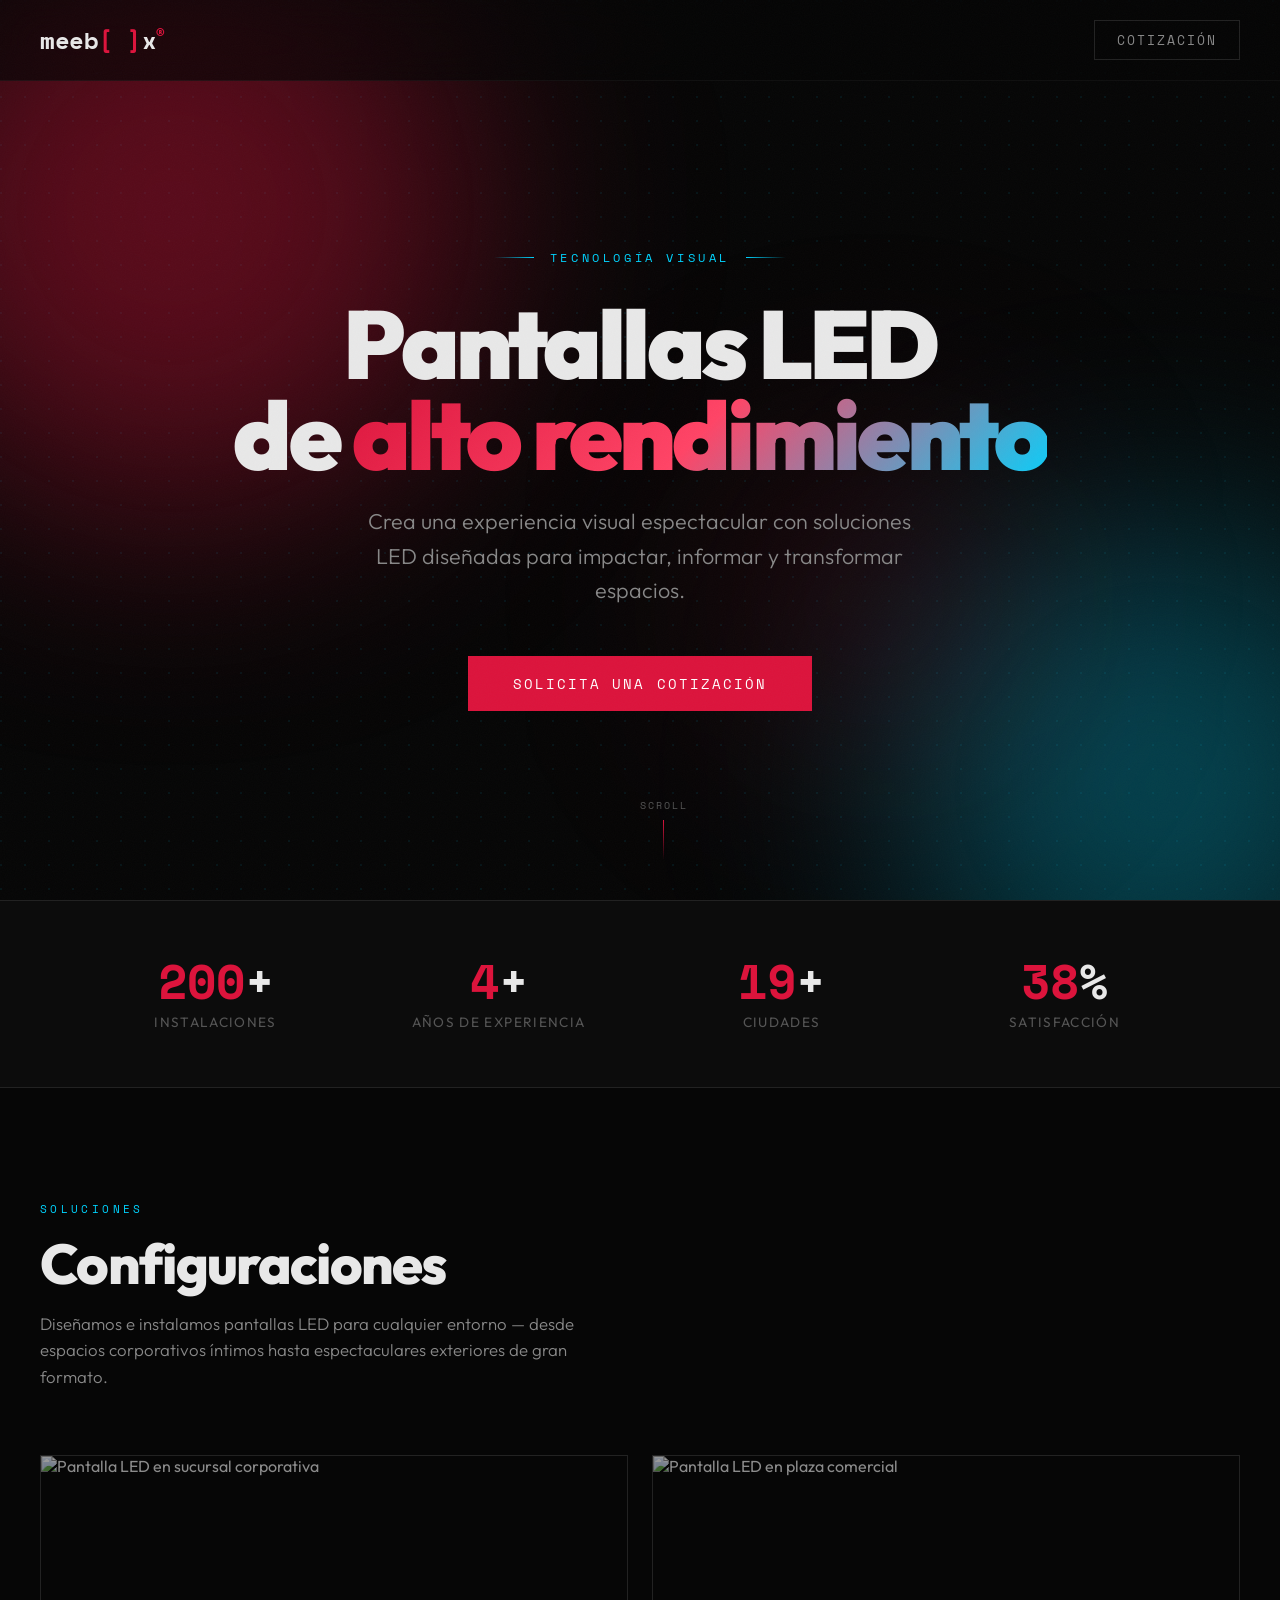
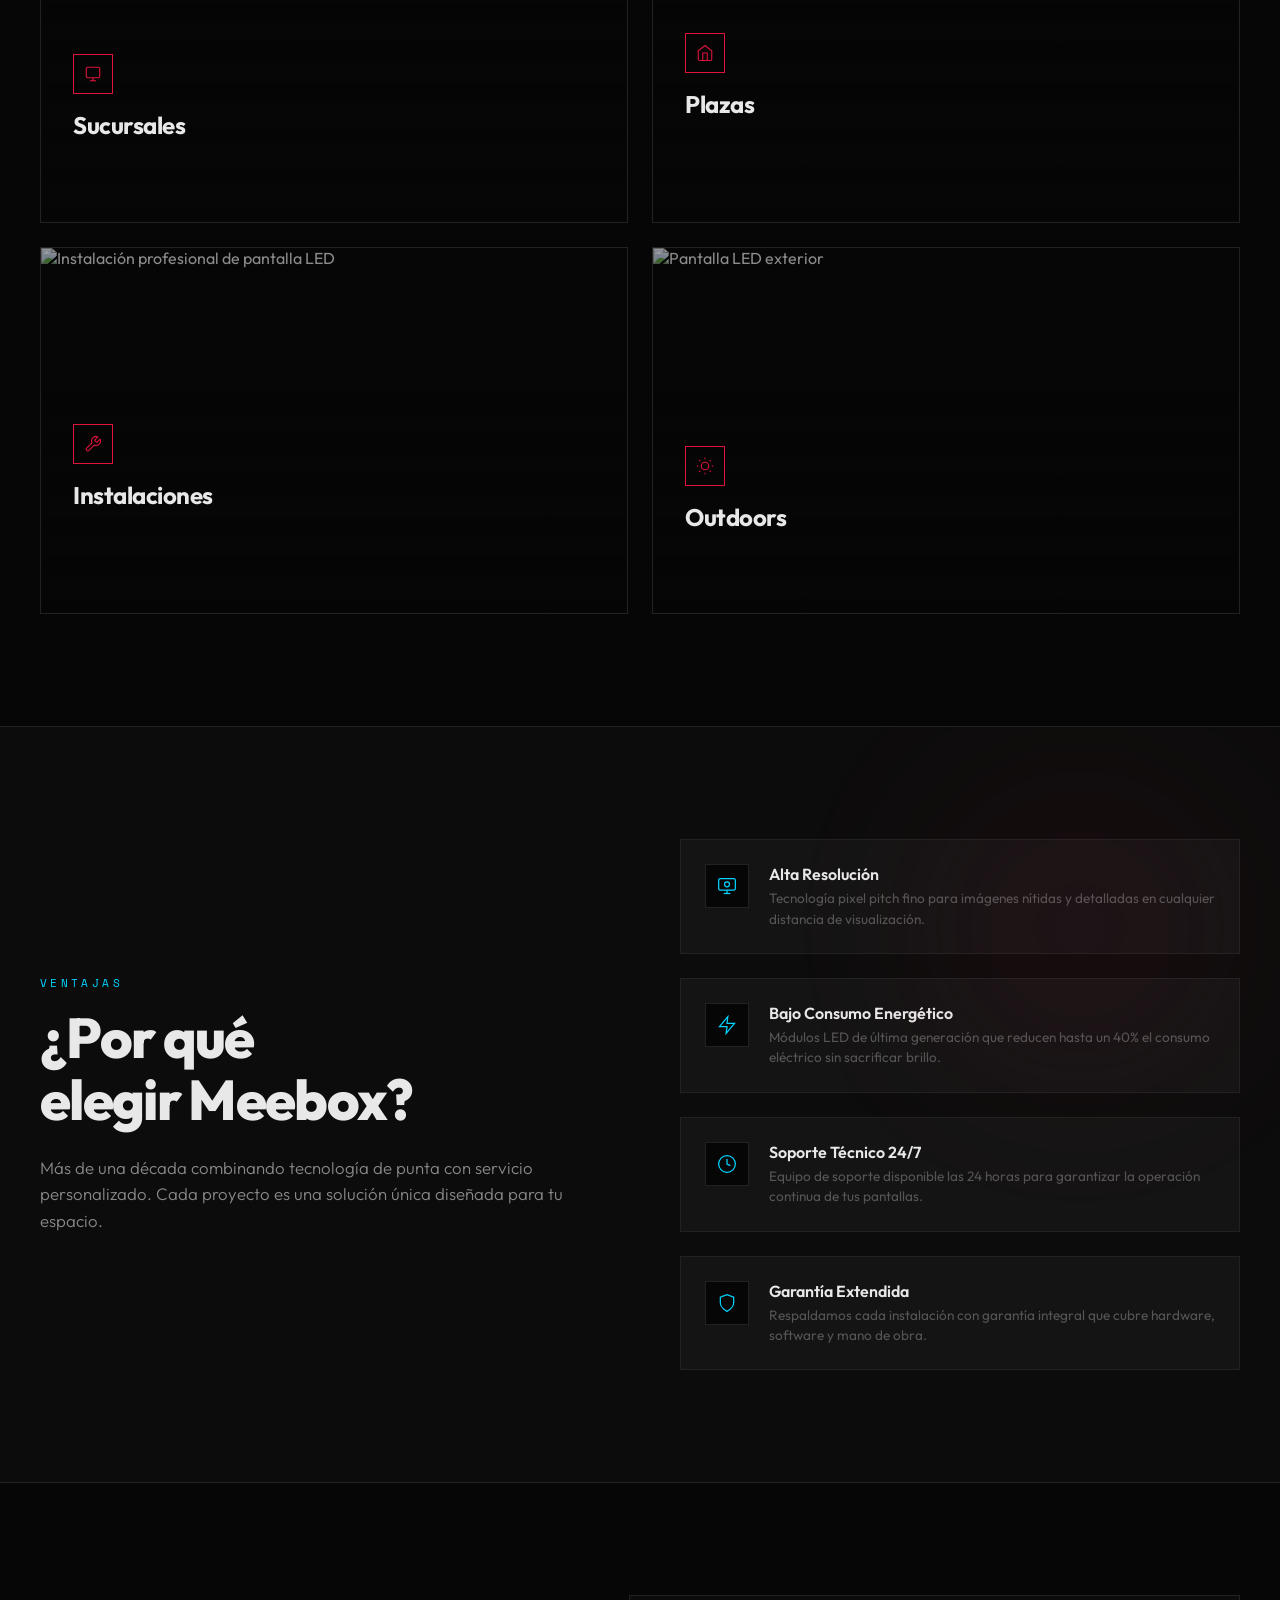
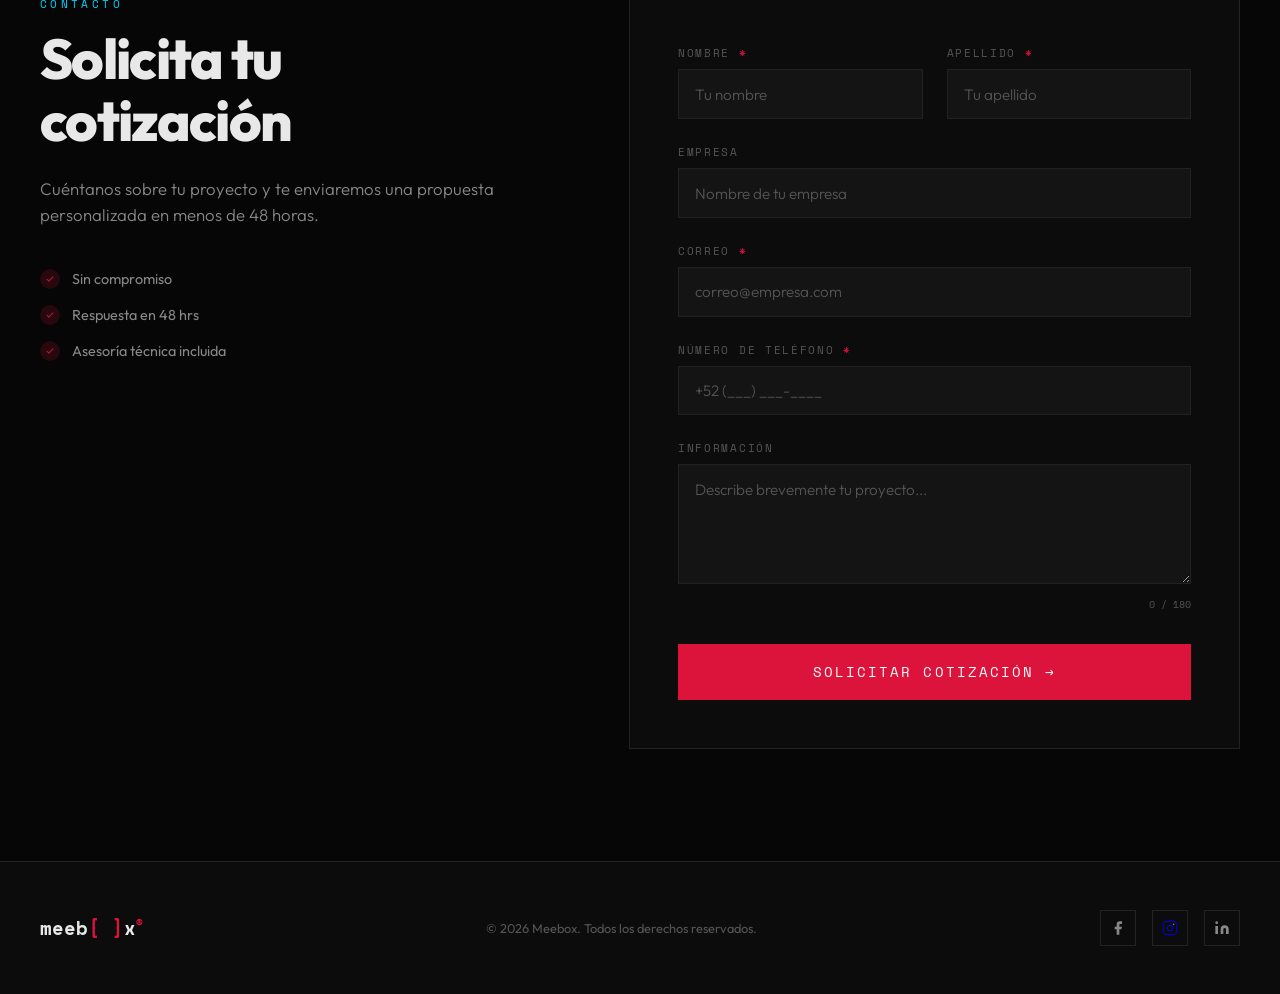
==== index.html @ 215dfbba "Initial commit: Meebox landing page Redesigned LED display landing page with separated HTML/CSS/JS, " ====
<!DOCTYPE html>
<html lang="es">
<head>
<meta charset="UTF-8">
<meta name="viewport" content="width=device-width, initial-scale=1.0">
<title>Meebox — Pantallas LED de Alto Rendimiento</title>
<meta name="description" content="Pantallas LED de alto rendimiento para sucursales, plazas, instalaciones y exteriores. Solicita tu cotización hoy.">
<link rel="preconnect" href="https://fonts.googleapis.com">
<link rel="preconnect" href="https://fonts.gstatic.com" crossorigin>
<link href="https://fonts.googleapis.com/css2?family=Outfit:wght@300;400;500;600;700;800;900&family=Space+Mono:wght@400;700&display=swap" rel="stylesheet">
<link rel="stylesheet" href="styles.css">
</head>
<body>

<!-- ——— NAV ——— -->
<nav id="nav">
  <a href="#" class="logo">meeb<span class="bracket">[</span> <span class="bracket">]</span>x<span class="reg">®</span></a>
  <a href="#cotizacion" class="nav-cta">Cotización</a>
</nav>

<!-- ——— HERO ——— -->
<section class="hero">
  <div class="hero-glow g1"></div>
  <div class="hero-glow g2"></div>
  <div class="hero-glow g3"></div>
  <div class="hero-content">
    <span class="hero-tag">Tecnología Visual</span>
    <h1>
      <span class="line">Pantallas LED</span>
      <span class="line">de <span class="highlight">alto rendimiento</span></span>
    </h1>
    <p class="hero-sub">Crea una experiencia visual espectacular con soluciones LED diseñadas para impactar, informar y transformar espacios.</p>
    <div class="hero-cta">
      <a href="#cotizacion" class="btn-primary">Solicita una cotización</a>
    </div>
  </div>
  <div class="scroll-hint">
    <span>Scroll</span>
    <div class="scroll-line"></div>
  </div>
</section>

<!-- ——— STATS ——— -->
<section class="stats">
  <div class="stats-grid">
    <div class="stat" data-animate>
      <div class="stat-number"><span class="accent" data-count="500">0</span>+</div>
      <div class="stat-label">Instalaciones</div>
    </div>
    <div class="stat" data-animate>
      <div class="stat-number"><span class="accent" data-count="12">0</span>+</div>
      <div class="stat-label">Años de experiencia</div>
    </div>
    <div class="stat" data-animate>
      <div class="stat-number"><span class="accent" data-count="50">0</span>+</div>
      <div class="stat-label">Ciudades</div>
    </div>
    <div class="stat" data-animate>
      <div class="stat-number"><span class="accent" data-count="98">0</span>%</div>
      <div class="stat-label">Satisfacción</div>
    </div>
  </div>
</section>

<!-- ——— CONFIGURACIONES ——— -->
<section class="config" id="configuraciones">
  <div class="config-header" data-animate>
    <span class="section-label">Soluciones</span>
    <h2 class="section-title">Configuraciones</h2>
    <p class="section-desc">Diseñamos e instalamos pantallas LED para cualquier entorno — desde espacios corporativos íntimos hasta espectaculares exteriores de gran formato.</p>
  </div>
  <div class="config-grid">

    <div class="config-card" data-animate>
      <img src="https://images.unsplash.com/photo-1497366216548-37526070297c?w=800&q=80" alt="Pantalla LED en sucursal corporativa" loading="lazy">
      <div class="config-card-content">
        <div class="config-card-icon">
          <svg viewBox="0 0 24 24"><rect x="3" y="3" width="18" height="14" rx="2"/><line x1="8" y1="21" x2="16" y2="21"/><line x1="12" y1="17" x2="12" y2="21"/></svg>
        </div>
        <h3>Sucursales</h3>
        <p>Pantallas de alta resolución para salas de juntas, lobbies y puntos de venta corporativos.</p>
      </div>
    </div>

    <div class="config-card" data-animate>
      <img src="https://images.unsplash.com/photo-1567521464027-f127ff144326?w=800&q=80" alt="Pantalla LED en plaza comercial" loading="lazy">
      <div class="config-card-content">
        <div class="config-card-icon">
          <svg viewBox="0 0 24 24"><path d="M3 9l9-7 9 7v11a2 2 0 0 1-2 2H5a2 2 0 0 1-2-2z"/><polyline points="9 22 9 12 15 12 15 22"/></svg>
        </div>
        <h3>Plazas</h3>
        <p>Video walls de gran formato para centros comerciales, aeropuertos y espacios de alto tráfico.</p>
      </div>
    </div>

    <div class="config-card" data-animate>
      <img src="https://images.unsplash.com/photo-1581092918056-0c4c3acd3789?w=800&q=80" alt="Instalación profesional de pantalla LED" loading="lazy">
      <div class="config-card-content">
        <div class="config-card-icon">
          <svg viewBox="0 0 24 24"><path d="M14.7 6.3a1 1 0 0 0 0 1.4l1.6 1.6a1 1 0 0 0 1.4 0l3.77-3.77a6 6 0 0 1-7.94 7.94l-6.91 6.91a2.12 2.12 0 0 1-3-3l6.91-6.91a6 6 0 0 1 7.94-7.94l-3.76 3.76z"/></svg>
        </div>
        <h3>Instalaciones</h3>
        <p>Servicio completo de instalación, cableado estructurado y puesta en marcha por técnicos certificados.</p>
      </div>
    </div>

    <div class="config-card" data-animate>
      <img src="https://www.optokingdom.com/upload/ledscreen/Outdoor-Rental-Project/HSTVO6B/HSTVO6B-10.jpg" alt="Pantalla LED exterior" loading="lazy">
      <div class="config-card-content">
        <div class="config-card-icon">
          <svg viewBox="0 0 24 24"><circle cx="12" cy="12" r="5"/><line x1="12" y1="1" x2="12" y2="3"/><line x1="12" y1="21" x2="12" y2="23"/><line x1="4.22" y1="4.22" x2="5.64" y2="5.64"/><line x1="18.36" y1="18.36" x2="19.78" y2="19.78"/><line x1="1" y1="12" x2="3" y2="12"/><line x1="21" y1="12" x2="23" y2="12"/><line x1="4.22" y1="19.78" x2="5.64" y2="18.36"/><line x1="18.36" y1="5.64" x2="19.78" y2="4.22"/></svg>
        </div>
        <h3>Outdoors</h3>
        <p>Pantallas LED resistentes a la intemperie con brillo extremo para máxima visibilidad exterior.</p>
      </div>
    </div>

  </div>
</section>

<!-- ——— BENEFITS ——— -->
<section class="benefits" id="beneficios">
  <div class="benefits-inner">
    <div class="benefits-header" data-animate>
      <span class="section-label">Ventajas</span>
      <h2 class="section-title">¿Por qué<br>elegir Meebox?</h2>
      <p class="section-desc">Más de una década combinando tecnología de punta con servicio personalizado. Cada proyecto es una solución única diseñada para tu espacio.</p>
    </div>
    <div class="benefits-list">

      <div class="benefit-item" data-animate>
        <div class="benefit-icon">
          <svg viewBox="0 0 24 24"><rect x="2" y="3" width="20" height="14" rx="2"/><line x1="8" y1="21" x2="16" y2="21"/><line x1="12" y1="17" x2="12" y2="21"/><circle cx="12" cy="10" r="3"/></svg>
        </div>
        <div>
          <h4>Alta Resolución</h4>
          <p>Tecnología pixel pitch fino para imágenes nítidas y detalladas en cualquier distancia de visualización.</p>
        </div>
      </div>

      <div class="benefit-item" data-animate>
        <div class="benefit-icon">
          <svg viewBox="0 0 24 24"><path d="M13 2L3 14h9l-1 8 10-12h-9l1-8z"/></svg>
        </div>
        <div>
          <h4>Bajo Consumo Energético</h4>
          <p>Módulos LED de última generación que reducen hasta un 40% el consumo eléctrico sin sacrificar brillo.</p>
        </div>
      </div>

      <div class="benefit-item" data-animate>
        <div class="benefit-icon">
          <svg viewBox="0 0 24 24"><circle cx="12" cy="12" r="10"/><polyline points="12 6 12 12 16 14"/></svg>
        </div>
        <div>
          <h4>Soporte Técnico 24/7</h4>
          <p>Equipo de soporte disponible las 24 horas para garantizar la operación continua de tus pantallas.</p>
        </div>
      </div>

      <div class="benefit-item" data-animate>
        <div class="benefit-icon">
          <svg viewBox="0 0 24 24"><path d="M12 22s8-4 8-10V5l-8-3-8 3v7c0 6 8 10 8 10z"/></svg>
        </div>
        <div>
          <h4>Garantía Extendida</h4>
          <p>Respaldamos cada instalación con garantía integral que cubre hardware, software y mano de obra.</p>
        </div>
      </div>

    </div>
  </div>
</section>

<!-- ——— QUOTE FORM ——— -->
<section class="quote" id="cotizacion">
  <div class="quote-inner">
    <div class="quote-header" data-animate>
      <span class="section-label">Contacto</span>
      <h2 class="section-title">Solicita tu<br>cotización</h2>
      <p class="section-desc">Cuéntanos sobre tu proyecto y te enviaremos una propuesta personalizada en menos de 48 horas.</p>
      <div class="quote-features">
        <div class="quote-feature">
          <div class="check"><svg viewBox="0 0 24 24"><polyline points="20 6 9 17 4 12"/></svg></div>
          <span>Sin compromiso</span>
        </div>
        <div class="quote-feature">
          <div class="check"><svg viewBox="0 0 24 24"><polyline points="20 6 9 17 4 12"/></svg></div>
          <span>Respuesta en 48 hrs</span>
        </div>
        <div class="quote-feature">
          <div class="check"><svg viewBox="0 0 24 24"><polyline points="20 6 9 17 4 12"/></svg></div>
          <span>Asesoría técnica incluida</span>
        </div>
      </div>
    </div>

    <form class="quote-form" data-animate action="https://formsubmit.co/ckochone@gmail.com" method="POST">
      <!-- FormSubmit config -->
      <input type="hidden" name="_subject" value="Nueva cotización - Meebox">
      <input type="hidden" name="_captcha" value="false">
      <input type="hidden" name="_template" value="table">
      <input type="hidden" name="_next" value="https://ddkktt.github.io/meebox-page/thanks.html">
      <input type="text" name="_honey" style="display:none">

      <div class="form-row">
        <div class="form-group">
          <label>Nombre <span class="req">*</span></label>
          <input type="text" name="nombre" placeholder="Tu nombre" required>
        </div>
        <div class="form-group">
          <label>Apellido <span class="req">*</span></label>
          <input type="text" name="apellido" placeholder="Tu apellido" required>
        </div>
      </div>
      <div class="form-row">
        <div class="form-group full">
          <label>Empresa</label>
          <input type="text" name="empresa" placeholder="Nombre de tu empresa">
        </div>
      </div>
      <div class="form-row">
        <div class="form-group full">
          <label>Correo <span class="req">*</span></label>
          <input type="email" name="correo" placeholder="correo@empresa.com" required>
        </div>
      </div>
      <div class="form-row">
        <div class="form-group full">
          <label>Número de teléfono <span class="req">*</span></label>
          <input type="tel" name="telefono" placeholder="+52 (___) ___-____" required>
        </div>
      </div>
      <div class="form-row">
        <div class="form-group full">
          <label>Información</label>
          <textarea id="info-textarea" name="informacion" maxlength="180" placeholder="Describe brevemente tu proyecto..."></textarea>
          <div class="char-count"><span id="char-current">0</span> / 180</div>
        </div>
      </div>
      <button type="submit" class="btn-submit">Solicitar Cotización →</button>
    </form>
  </div>
</section>

<!-- ——— FOOTER ——— -->
<footer>
  <div class="footer-inner">
    <a href="#" class="footer-logo">meeb<span class="bracket">[</span> <span class="bracket">]</span>x<span class="reg">®</span></a>
    <span class="footer-copy">© 2026 Meebox. Todos los derechos reservados.</span>
    <div class="footer-social">
      <a href="#" aria-label="Facebook">
        <svg viewBox="0 0 24 24"><path d="M18 2h-3a5 5 0 0 0-5 5v3H7v4h3v8h4v-8h3l1-4h-4V7a1 1 0 0 1 1-1h3z"/></svg>
      </a>
      <a href="#" aria-label="Instagram">
        <svg viewBox="0 0 24 24"><rect x="2" y="2" width="20" height="20" rx="5" ry="5" fill="none" stroke="currentColor" stroke-width="1.5"/><circle cx="12" cy="12" r="4" fill="none" stroke="currentColor" stroke-width="1.5"/><circle cx="17.5" cy="6.5" r="1.2"/></svg>
      </a>
      <a href="#" aria-label="LinkedIn">
        <svg viewBox="0 0 24 24"><path d="M16 8a6 6 0 0 1 6 6v7h-4v-7a2 2 0 0 0-2-2 2 2 0 0 0-2 2v7h-4v-7a6 6 0 0 1 6-6z"/><rect x="2" y="9" width="4" height="12"/><circle cx="4" cy="4" r="2"/></svg>
      </a>
    </div>
  </div>
</footer>

<script src="main.js"></script>
</body>
</html>
---- styles.css ----
*, *::before, *::after { margin: 0; padding: 0; box-sizing: border-box; }

:root {
  --black: #060606;
  --surface: #0c0c0c;
  --surface-2: #141414;
  --surface-3: #1a1a1a;
  --border: #222;
  --text: #e8e8e8;
  --text-dim: #888;
  --text-muted: #555;
  --crimson: #DC143C;
  --crimson-glow: rgba(220, 20, 60, 0.4);
  --cyan: #00D4FF;
  --cyan-dim: #00a5c7;
  --cyan-glow: rgba(0, 212, 255, 0.3);
  --font-display: 'Outfit', sans-serif;
  --font-mono: 'Space Mono', monospace;
}

html {
  scroll-behavior: smooth;
  background: var(--black);
  color: var(--text);
}

body {
  font-family: var(--font-display);
  background: var(--black);
  overflow-x: hidden;
  -webkit-font-smoothing: antialiased;
}

/* ——— SCROLLBAR ——— */
::-webkit-scrollbar { width: 6px; }
::-webkit-scrollbar-track { background: var(--black); }
::-webkit-scrollbar-thumb { background: var(--crimson); border-radius: 3px; }

/* ——— SELECTION ——— */
::selection { background: var(--crimson); color: white; }

/* ——— NAV ——— */
nav {
  position: fixed;
  top: 0;
  left: 0;
  right: 0;
  z-index: 100;
  padding: 1.25rem 2.5rem;
  display: flex;
  align-items: center;
  justify-content: space-between;
  background: rgba(6, 6, 6, 0.7);
  backdrop-filter: blur(20px) saturate(1.2);
  -webkit-backdrop-filter: blur(20px) saturate(1.2);
  border-bottom: 1px solid rgba(255,255,255,0.04);
  transition: all 0.4s ease;
}

nav.scrolled {
  padding: 0.9rem 2.5rem;
  background: rgba(6, 6, 6, 0.92);
}

.logo {
  font-family: var(--font-mono);
  font-size: 1.5rem;
  font-weight: 700;
  letter-spacing: -0.02em;
  color: var(--text);
  text-decoration: none;
  user-select: none;
}

.logo .bracket { color: var(--crimson); }
.logo .reg { color: var(--crimson); font-size: 0.6em; vertical-align: super; }

.nav-cta {
  font-family: var(--font-mono);
  font-size: 0.8rem;
  text-transform: uppercase;
  letter-spacing: 0.15em;
  color: var(--text-dim);
  text-decoration: none;
  padding: 0.6rem 1.4rem;
  border: 1px solid var(--border);
  border-radius: 0;
  transition: all 0.3s ease;
  position: relative;
}

.nav-cta:hover {
  color: var(--crimson);
  border-color: var(--crimson);
  box-shadow: 0 0 20px var(--crimson-glow);
}

/* ——— HERO ——— */
.hero {
  min-height: 100vh;
  display: flex;
  flex-direction: column;
  align-items: center;
  justify-content: center;
  position: relative;
  padding: 8rem 2rem 4rem;
  overflow: hidden;
}

/* LED pixel grid background */
.hero::before {
  content: '';
  position: absolute;
  inset: 0;
  background-image:
    radial-gradient(circle at 1px 1px, rgba(0, 212, 255, 0.07) 1px, transparent 0);
  background-size: 24px 24px;
  z-index: 0;
  animation: gridPulse 4s ease-in-out infinite alternate;
}

@keyframes gridPulse {
  0% { opacity: 0.3; }
  100% { opacity: 0.7; }
}

/* Dramatic glow orbs */
.hero-glow {
  position: absolute;
  border-radius: 50%;
  filter: blur(120px);
  z-index: 0;
  pointer-events: none;
}

.hero-glow.g1 {
  width: 600px;
  height: 600px;
  background: var(--crimson-glow);
  top: -10%;
  left: -10%;
  animation: float1 8s ease-in-out infinite alternate;
}

.hero-glow.g2 {
  width: 500px;
  height: 500px;
  background: var(--cyan-glow);
  bottom: -15%;
  right: -10%;
  animation: float2 10s ease-in-out infinite alternate;
}

.hero-glow.g3 {
  width: 300px;
  height: 300px;
  background: rgba(220, 20, 60, 0.15);
  top: 50%;
  right: 20%;
  animation: float3 6s ease-in-out infinite alternate;
}

@keyframes float1 { to { transform: translate(80px, 60px) scale(1.1); } }
@keyframes float2 { to { transform: translate(-60px, -40px) scale(0.9); } }
@keyframes float3 { to { transform: translate(-40px, 30px) scale(1.2); } }

.hero-content {
  position: relative;
  z-index: 1;
  text-align: center;
  max-width: 900px;
}

.hero-tag {
  font-family: var(--font-mono);
  font-size: 0.75rem;
  text-transform: uppercase;
  letter-spacing: 0.3em;
  color: var(--cyan);
  margin-bottom: 2rem;
  display: flex;
  align-items: center;
  justify-content: center;
  gap: 1rem;
  opacity: 0;
  animation: fadeUp 0.8s ease forwards 0.2s;
}

.hero-tag::before,
.hero-tag::after {
  content: '';
  width: 40px;
  height: 1px;
  background: linear-gradient(90deg, transparent, var(--cyan));
}

.hero-tag::after {
  background: linear-gradient(90deg, var(--cyan), transparent);
}

.hero h1 {
  font-size: clamp(3rem, 7.5vw, 6.5rem);
  font-weight: 900;
  line-height: 0.95;
  letter-spacing: -0.04em;
  margin-bottom: 1.5rem;
  opacity: 0;
  animation: fadeUp 0.8s ease forwards 0.4s;
}

.hero h1 .line {
  display: block;
}

.hero h1 .highlight {
  background: linear-gradient(135deg, var(--crimson), #ff4466, var(--cyan));
  -webkit-background-clip: text;
  -webkit-text-fill-color: transparent;
  background-clip: text;
}

.hero-sub {
  font-size: clamp(1.05rem, 2vw, 1.35rem);
  font-weight: 300;
  color: var(--text-dim);
  max-width: 550px;
  margin: 0 auto 3rem;
  line-height: 1.6;
  opacity: 0;
  animation: fadeUp 0.8s ease forwards 0.6s;
}

.hero-cta {
  opacity: 0;
  animation: fadeUp 0.8s ease forwards 0.8s;
}

.btn-primary {
  font-family: var(--font-mono);
  font-size: 0.85rem;
  text-transform: uppercase;
  letter-spacing: 0.15em;
  padding: 1.1rem 2.8rem;
  background: var(--crimson);
  color: white;
  border: none;
  cursor: pointer;
  text-decoration: none;
  display: inline-block;
  position: relative;
  overflow: hidden;
  transition: all 0.4s ease;
}

.btn-primary::before {
  content: '';
  position: absolute;
  inset: 0;
  background: linear-gradient(135deg, transparent, rgba(255,255,255,0.15), transparent);
  transform: translateX(-100%);
  transition: transform 0.6s ease;
}

.btn-primary:hover::before { transform: translateX(100%); }

.btn-primary:hover {
  box-shadow: 0 0 40px var(--crimson-glow), 0 8px 32px rgba(0,0,0,0.5);
  transform: translateY(-2px);
}

/* Scroll indicator */
.scroll-hint {
  position: absolute;
  bottom: 2.5rem;
  left: 50%;
  transform: translateX(-50%);
  z-index: 1;
  display: flex;
  flex-direction: column;
  align-items: center;
  gap: 0.5rem;
  opacity: 0;
  animation: fadeUp 0.8s ease forwards 1.2s;
}

.scroll-hint span {
  font-family: var(--font-mono);
  font-size: 0.6rem;
  text-transform: uppercase;
  letter-spacing: 0.2em;
  color: var(--text-muted);
}

.scroll-line {
  width: 1px;
  height: 40px;
  background: linear-gradient(to bottom, var(--crimson), transparent);
  animation: scrollPulse 2s ease-in-out infinite;
}

@keyframes scrollPulse {
  0%, 100% { opacity: 0.3; transform: scaleY(0.6); }
  50% { opacity: 1; transform: scaleY(1); }
}

@keyframes fadeUp {
  from { opacity: 0; transform: translateY(30px); }
  to { opacity: 1; transform: translateY(0); }
}

/* ——— STATS BAR ——— */
.stats {
  border-top: 1px solid var(--border);
  border-bottom: 1px solid var(--border);
  padding: 3.5rem 2rem;
  background: var(--surface);
}

.stats-grid {
  max-width: 1100px;
  margin: 0 auto;
  display: grid;
  grid-template-columns: repeat(4, 1fr);
  gap: 2rem;
}

.stat {
  text-align: center;
  opacity: 0;
  transform: translateY(20px);
  transition: all 0.6s ease;
}

.stat.visible { opacity: 1; transform: none; }

.stat-number {
  font-family: var(--font-mono);
  font-size: clamp(2rem, 4vw, 3rem);
  font-weight: 700;
  color: var(--text);
  line-height: 1;
  margin-bottom: 0.5rem;
}

.stat-number .accent { color: var(--crimson); }

.stat-label {
  font-size: 0.85rem;
  font-weight: 400;
  color: var(--text-muted);
  text-transform: uppercase;
  letter-spacing: 0.1em;
}

/* ——— SECTIONS SHARED ——— */
section { padding: 7rem 2rem; }

.section-label {
  font-family: var(--font-mono);
  font-size: 0.7rem;
  text-transform: uppercase;
  letter-spacing: 0.3em;
  color: var(--cyan);
  margin-bottom: 1rem;
  display: block;
}

.section-title {
  font-size: clamp(2rem, 4.5vw, 3.5rem);
  font-weight: 800;
  letter-spacing: -0.03em;
  line-height: 1.1;
  margin-bottom: 1rem;
}

.section-desc {
  font-size: 1.05rem;
  color: var(--text-dim);
  font-weight: 300;
  max-width: 550px;
  line-height: 1.6;
}

/* ——— CONFIGURACIONES ——— */
.config {
  background: var(--black);
  position: relative;
}

.config-header {
  max-width: 1200px;
  margin: 0 auto 4rem;
  opacity: 0;
  transform: translateY(30px);
  transition: all 0.7s ease;
}

.config-header.visible { opacity: 1; transform: none; }

.config-grid {
  max-width: 1200px;
  margin: 0 auto;
  display: grid;
  grid-template-columns: repeat(2, 1fr);
  gap: 1.5rem;
}

.config-card {
  position: relative;
  overflow: hidden;
  aspect-ratio: 16 / 10;
  cursor: pointer;
  border: 1px solid var(--border);
  opacity: 0;
  transform: translateY(40px);
  transition: all 0.6s ease;
}

.config-card.visible { opacity: 1; transform: none; }

.config-card img {
  width: 100%;
  height: 100%;
  object-fit: cover;
  transition: transform 0.7s ease, filter 0.7s ease;
  filter: brightness(0.6) saturate(0.8);
}

.config-card:hover img {
  transform: scale(1.08);
  filter: brightness(0.4) saturate(0.6);
}

.config-card-content {
  position: absolute;
  inset: 0;
  display: flex;
  flex-direction: column;
  justify-content: flex-end;
  padding: 2rem;
  background: linear-gradient(to top, rgba(6,6,6,0.9) 0%, transparent 60%);
  z-index: 1;
}

.config-card-icon {
  width: 40px;
  height: 40px;
  border: 1px solid var(--crimson);
  display: flex;
  align-items: center;
  justify-content: center;
  margin-bottom: 1rem;
  transition: all 0.4s ease;
}

.config-card:hover .config-card-icon {
  background: var(--crimson);
  box-shadow: 0 0 20px var(--crimson-glow);
}

.config-card-icon svg {
  width: 18px;
  height: 18px;
  stroke: var(--crimson);
  fill: none;
  stroke-width: 1.5;
  transition: stroke 0.4s ease;
}

.config-card:hover .config-card-icon svg { stroke: white; }

.config-card h3 {
  font-size: 1.5rem;
  font-weight: 700;
  letter-spacing: -0.02em;
  margin-bottom: 0.4rem;
}

.config-card p {
  font-size: 0.9rem;
  color: var(--text-dim);
  font-weight: 300;
  line-height: 1.5;
  max-width: 300px;
  opacity: 0;
  transform: translateY(10px);
  transition: all 0.4s ease 0.1s;
}

.config-card:hover p {
  opacity: 1;
  transform: none;
}

/* ——— BENEFITS ——— */
.benefits {
  background: var(--surface);
  border-top: 1px solid var(--border);
  border-bottom: 1px solid var(--border);
  position: relative;
  overflow: hidden;
}

.benefits::before {
  content: '';
  position: absolute;
  top: 0;
  right: 0;
  width: 400px;
  height: 400px;
  background: radial-gradient(circle, var(--crimson-glow), transparent 70%);
  filter: blur(100px);
  opacity: 0.3;
  pointer-events: none;
}

.benefits-inner {
  max-width: 1200px;
  margin: 0 auto;
  display: grid;
  grid-template-columns: 1fr 1fr;
  gap: 5rem;
  align-items: center;
}

.benefits-header {
  opacity: 0;
  transform: translateY(30px);
  transition: all 0.7s ease;
}

.benefits-header.visible { opacity: 1; transform: none; }

.benefits-header .section-title { margin-bottom: 1.5rem; }

.benefits-list {
  display: grid;
  gap: 1.5rem;
}

.benefit-item {
  display: flex;
  align-items: flex-start;
  gap: 1.25rem;
  padding: 1.5rem;
  border: 1px solid var(--border);
  background: var(--surface-2);
  transition: all 0.4s ease;
  opacity: 0;
  transform: translateX(30px);
}

.benefit-item.visible { opacity: 1; transform: none; }

.benefit-item:hover {
  border-color: var(--crimson);
  background: var(--surface-3);
  box-shadow: 0 0 30px rgba(220, 20, 60, 0.08);
}

.benefit-icon {
  flex-shrink: 0;
  width: 44px;
  height: 44px;
  display: flex;
  align-items: center;
  justify-content: center;
  background: var(--black);
  border: 1px solid var(--border);
}

.benefit-icon svg {
  width: 20px;
  height: 20px;
  stroke: var(--cyan);
  fill: none;
  stroke-width: 1.5;
}

.benefit-item h4 {
  font-size: 1rem;
  font-weight: 600;
  margin-bottom: 0.25rem;
}

.benefit-item p {
  font-size: 0.85rem;
  color: var(--text-muted);
  line-height: 1.5;
}

/* ——— QUOTE FORM ——— */
.quote {
  background: var(--black);
  position: relative;
}

.quote-inner {
  max-width: 1200px;
  margin: 0 auto;
  display: grid;
  grid-template-columns: 1fr 1.2fr;
  gap: 5rem;
  align-items: start;
}

.quote-header {
  position: sticky;
  top: 8rem;
  opacity: 0;
  transform: translateY(30px);
  transition: all 0.7s ease;
}

.quote-header.visible { opacity: 1; transform: none; }

.quote-header .section-title { margin-bottom: 1.5rem; }

.quote-header .section-desc { margin-bottom: 2.5rem; }

.quote-features {
  display: flex;
  flex-direction: column;
  gap: 1rem;
}

.quote-feature {
  display: flex;
  align-items: center;
  gap: 0.75rem;
  font-size: 0.9rem;
  color: var(--text-dim);
}

.quote-feature .check {
  width: 20px;
  height: 20px;
  border-radius: 50%;
  background: rgba(220, 20, 60, 0.15);
  display: flex;
  align-items: center;
  justify-content: center;
  flex-shrink: 0;
}

.quote-feature .check svg {
  width: 10px;
  height: 10px;
  stroke: var(--crimson);
  fill: none;
  stroke-width: 2.5;
}

.quote-form {
  background: var(--surface);
  border: 1px solid var(--border);
  padding: 3rem;
  opacity: 0;
  transform: translateY(30px);
  transition: all 0.7s ease 0.2s;
}

.quote-form.visible { opacity: 1; transform: none; }

.form-row {
  display: grid;
  grid-template-columns: 1fr 1fr;
  gap: 1.5rem;
  margin-bottom: 1.5rem;
}

.form-group {
  display: flex;
  flex-direction: column;
  gap: 0.5rem;
}

.form-group.full { grid-column: 1 / -1; }

.form-group label {
  font-family: var(--font-mono);
  font-size: 0.7rem;
  text-transform: uppercase;
  letter-spacing: 0.15em;
  color: var(--text-muted);
}

.form-group label .req { color: var(--crimson); }

.form-group input,
.form-group textarea {
  font-family: var(--font-display);
  font-size: 0.95rem;
  padding: 0.9rem 1rem;
  background: var(--surface-2);
  border: 1px solid var(--border);
  color: var(--text);
  outline: none;
  transition: all 0.3s ease;
  width: 100%;
}

.form-group input::placeholder,
.form-group textarea::placeholder {
  color: var(--text-muted);
  font-weight: 300;
}

.form-group input:focus,
.form-group textarea:focus {
  border-color: var(--crimson);
  box-shadow: 0 0 0 3px rgba(220, 20, 60, 0.1);
}

.form-group textarea {
  resize: vertical;
  min-height: 120px;
}

.char-count {
  font-family: var(--font-mono);
  font-size: 0.65rem;
  color: var(--text-muted);
  text-align: right;
  margin-top: 0.25rem;
}

.btn-submit {
  font-family: var(--font-mono);
  font-size: 0.85rem;
  text-transform: uppercase;
  letter-spacing: 0.15em;
  padding: 1.1rem 2.8rem;
  background: var(--crimson);
  color: white;
  border: none;
  cursor: pointer;
  width: 100%;
  margin-top: 0.5rem;
  position: relative;
  overflow: hidden;
  transition: all 0.4s ease;
}

.btn-submit::before {
  content: '';
  position: absolute;
  inset: 0;
  background: linear-gradient(135deg, transparent, rgba(255,255,255,0.12), transparent);
  transform: translateX(-100%);
  transition: transform 0.6s ease;
}

.btn-submit:hover::before { transform: translateX(100%); }
.btn-submit:hover { box-shadow: 0 0 40px var(--crimson-glow); }

/* ——— FOOTER ——— */
footer {
  border-top: 1px solid var(--border);
  padding: 3rem 2rem;
  background: var(--surface);
}

.footer-inner {
  max-width: 1200px;
  margin: 0 auto;
  display: flex;
  align-items: center;
  justify-content: space-between;
}

.footer-logo {
  font-family: var(--font-mono);
  font-size: 1.2rem;
  font-weight: 700;
  color: var(--text);
  text-decoration: none;
}

.footer-logo .bracket { color: var(--crimson); }
.footer-logo .reg { color: var(--crimson); font-size: 0.55em; vertical-align: super; }

.footer-copy {
  font-size: 0.8rem;
  color: var(--text-muted);
}

.footer-social {
  display: flex;
  gap: 1rem;
}

.footer-social a {
  width: 36px;
  height: 36px;
  border: 1px solid var(--border);
  display: flex;
  align-items: center;
  justify-content: center;
  transition: all 0.3s ease;
}

.footer-social a:hover {
  border-color: var(--crimson);
  background: rgba(220, 20, 60, 0.1);
}

.footer-social a svg {
  width: 16px;
  height: 16px;
  fill: var(--text-dim);
  transition: fill 0.3s ease;
}

.footer-social a:hover svg { fill: var(--crimson); }

/* ——— HORIZONTAL RULE ——— */
.divider {
  max-width: 1200px;
  margin: 0 auto;
  height: 1px;
  background: linear-gradient(90deg, transparent, var(--border), transparent);
}

/* ——— RESPONSIVE ——— */
@media (max-width: 1024px) {
  .benefits-inner { grid-template-columns: 1fr; gap: 3rem; }
  .quote-inner { grid-template-columns: 1fr; gap: 3rem; }
  .quote-header { position: static; }
}

@media (max-width: 768px) {
  nav { padding: 1rem 1.5rem; }
  nav.scrolled { padding: 0.8rem 1.5rem; }
  section { padding: 5rem 1.5rem; }
  .stats-grid { grid-template-columns: repeat(2, 1fr); gap: 2rem; }
  .config-grid { grid-template-columns: 1fr; }
  .config-card { aspect-ratio: 16 / 9; }
  .form-row { grid-template-columns: 1fr; }
  .quote-form { padding: 2rem; }
  .footer-inner { flex-direction: column; gap: 1.5rem; text-align: center; }
}

@media (max-width: 480px) {
  .hero h1 { font-size: 2.5rem; }
  .stats-grid { grid-template-columns: 1fr 1fr; gap: 1.5rem; }
  .stat-number { font-size: 1.8rem; }
}

/* ——— NOISE OVERLAY ——— */
body::after {
  content: '';
  position: fixed;
  inset: 0;
  pointer-events: none;
  z-index: 9999;
  opacity: 0.025;
  background-image: url("data:image/svg+xml,%3Csvg viewBox='0 0 256 256' xmlns='http://www.w3.org/2000/svg'%3E%3Cfilter id='noise'%3E%3CfeTurbulence type='fractalNoise' baseFrequency='0.9' numOctaves='4' stitchTiles='stitch'/%3E%3C/filter%3E%3Crect width='100%25' height='100%25' filter='url(%23noise)'/%3E%3C/svg%3E");
  background-repeat: repeat;
  background-size: 256px 256px;
}
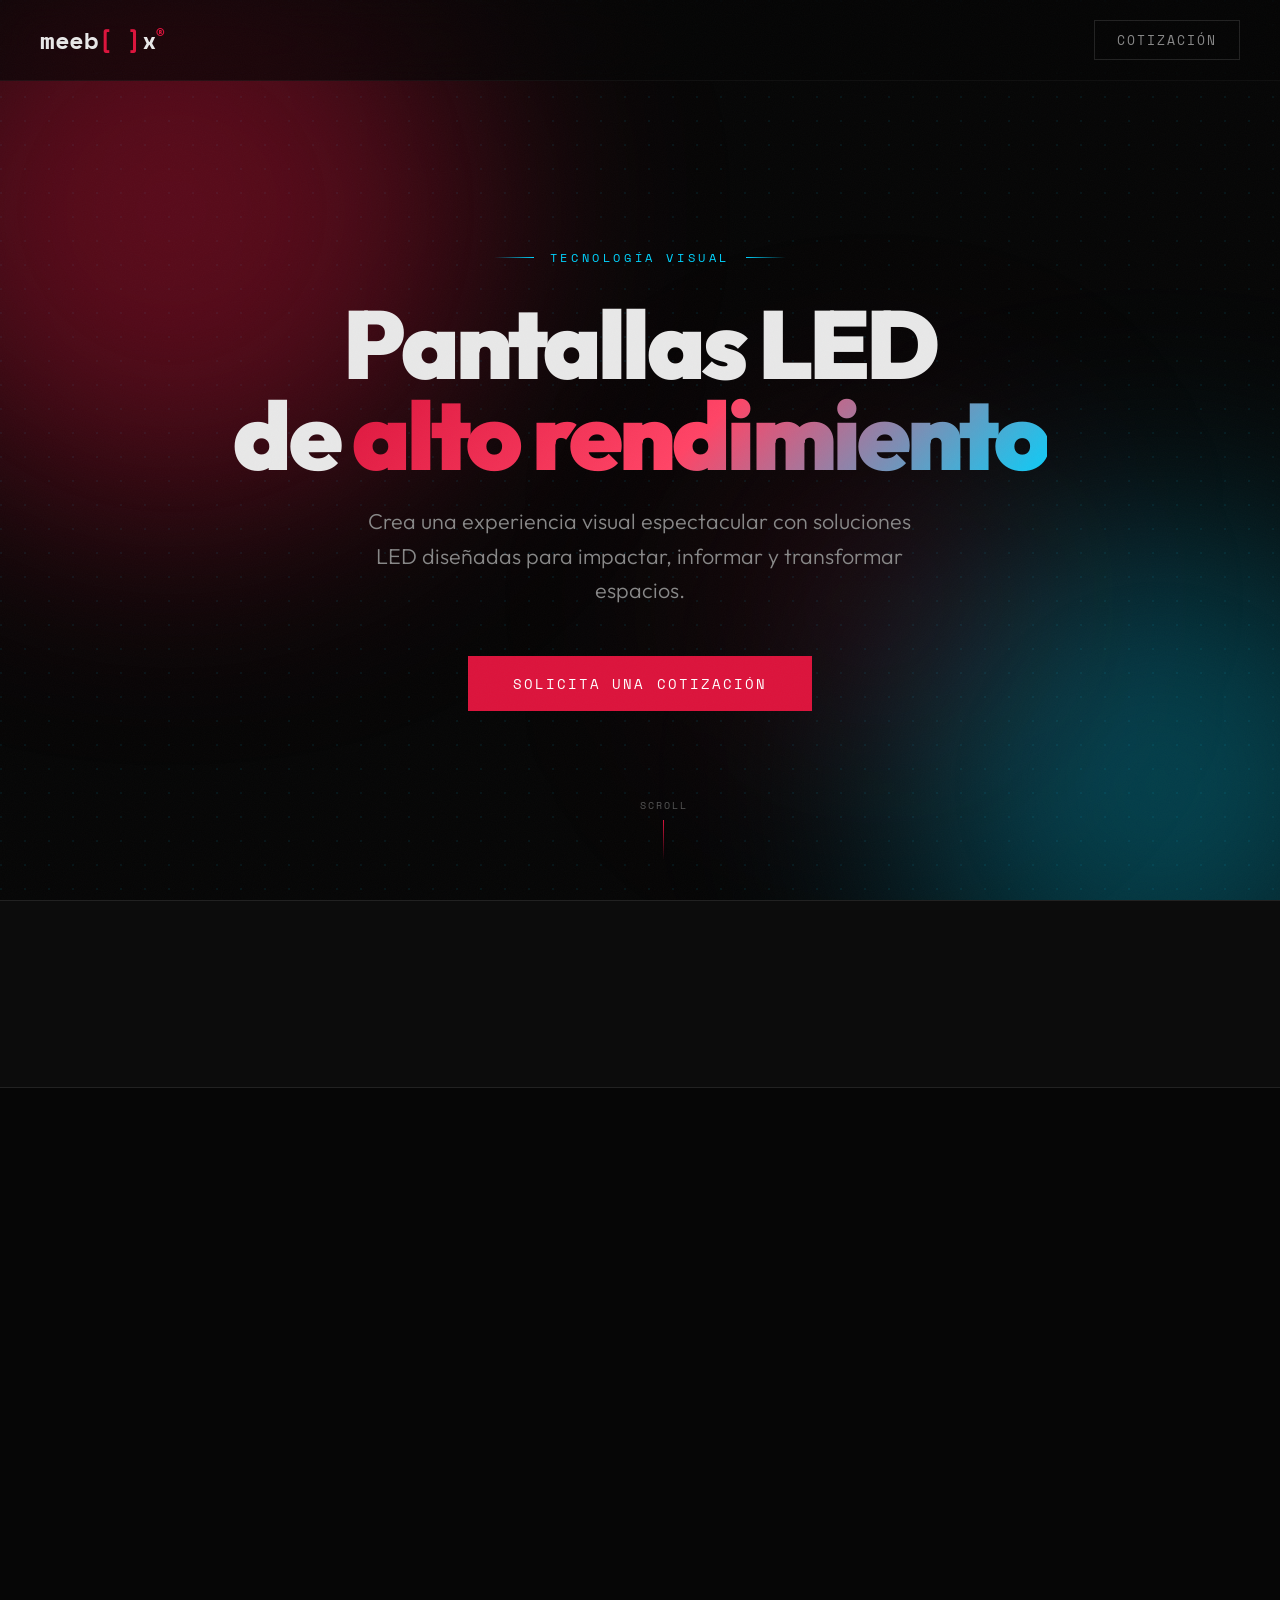
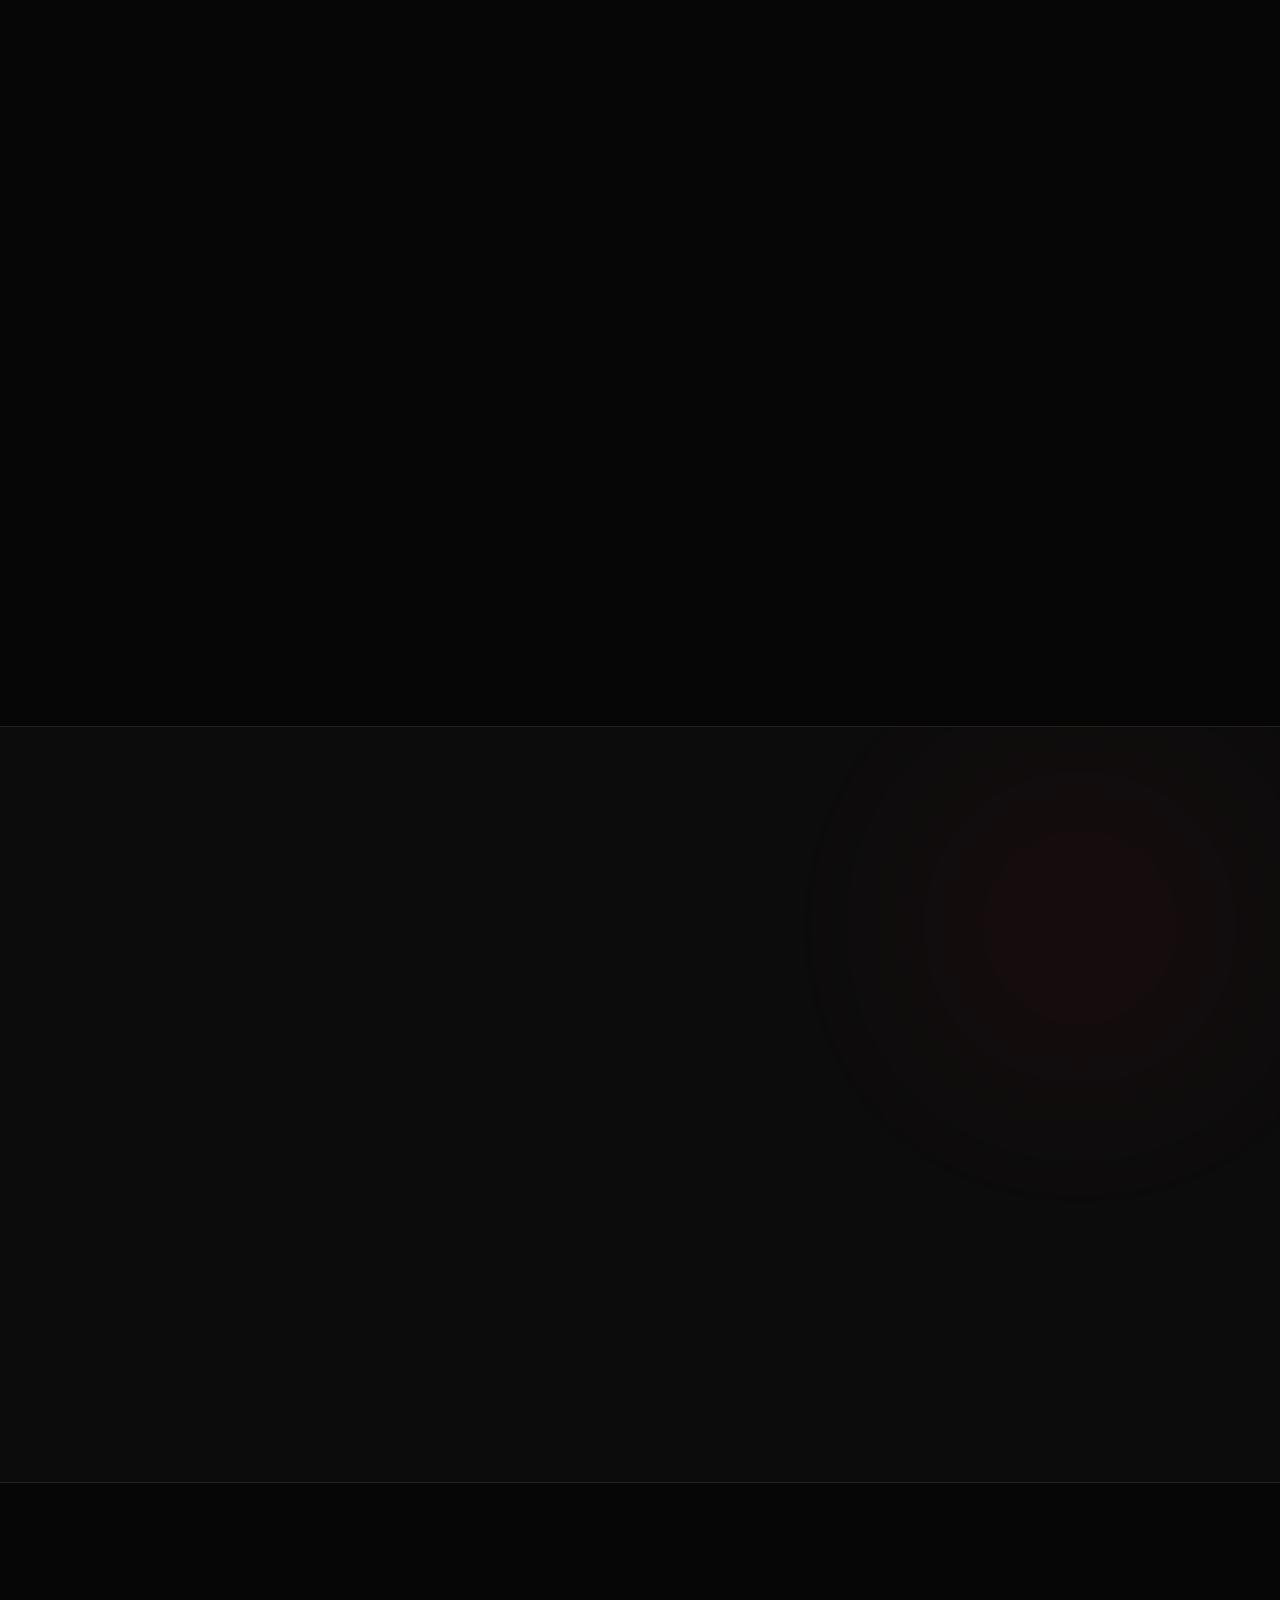
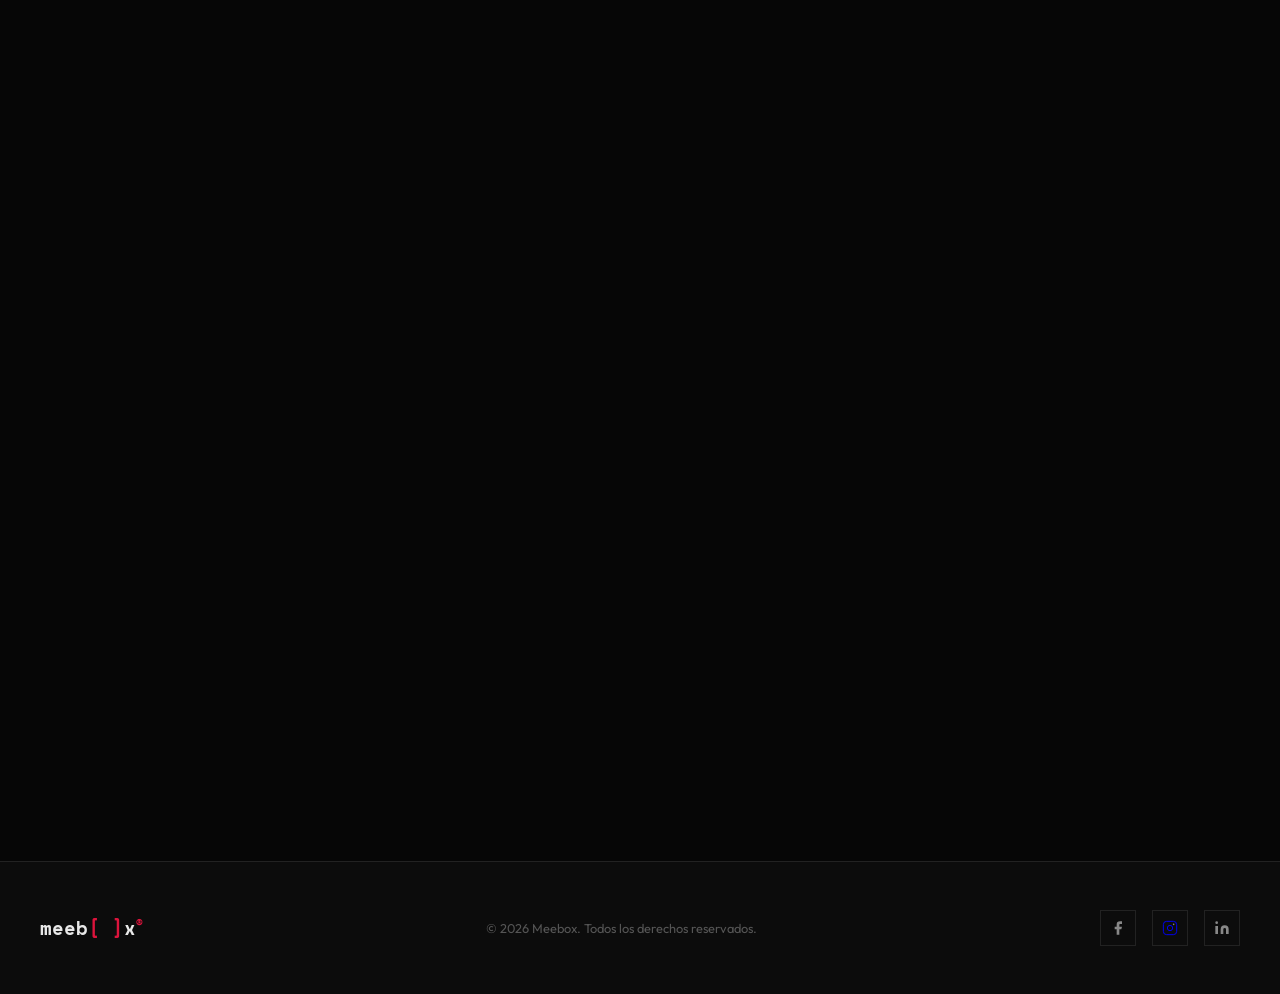
==== commit 8ebe50ab: "Add GitHub Pages deployment workflow" ====
--- a/index.html
+++ b/index.html
@@ -9,6 +9,7 @@
 <link rel="preconnect" href="https://fonts.gstatic.com" crossorigin>
 <link href="https://fonts.googleapis.com/css2?family=Outfit:wght@300;400;500;600;700;800;900&family=Space+Mono:wght@400;700&display=swap" rel="stylesheet">
 <link rel="stylesheet" href="styles.css">
+<script src="https://cdn.jsdelivr.net/npm/@emailjs/browser@4/dist/email.min.js"></script>
 </head>
 <body>
 
@@ -195,14 +196,7 @@
       </div>
     </div>
 
-    <form class="quote-form" data-animate action="https://formsubmit.co/ckochone@gmail.com" method="POST">
-      <!-- FormSubmit config -->
-      <input type="hidden" name="_subject" value="Nueva cotización - Meebox">
-      <input type="hidden" name="_captcha" value="false">
-      <input type="hidden" name="_template" value="table">
-      <input type="hidden" name="_next" value="https://ddkktt.github.io/meebox-page/thanks.html">
-      <input type="text" name="_honey" style="display:none">
-
+    <form class="quote-form" data-animate id="contact-form">
       <div class="form-row">
         <div class="form-group">
           <label>Nombre <span class="req">*</span></label>
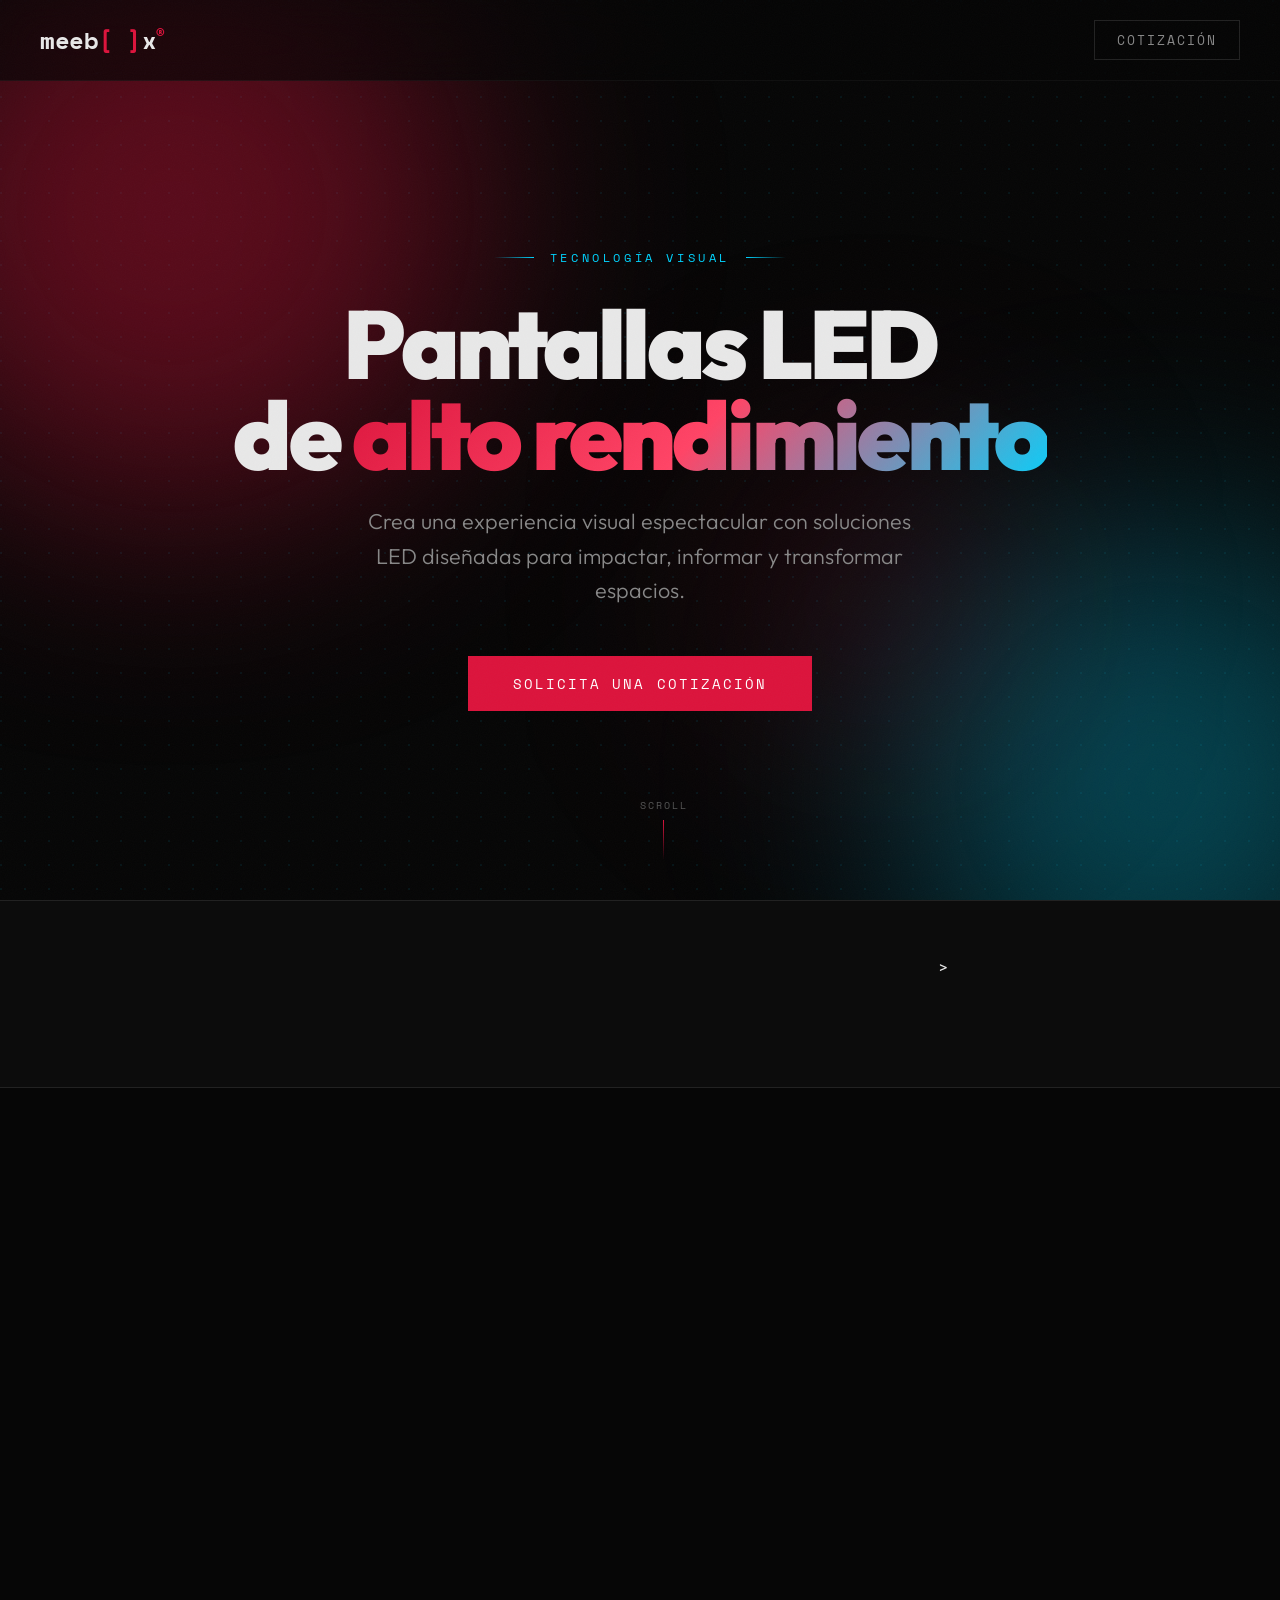
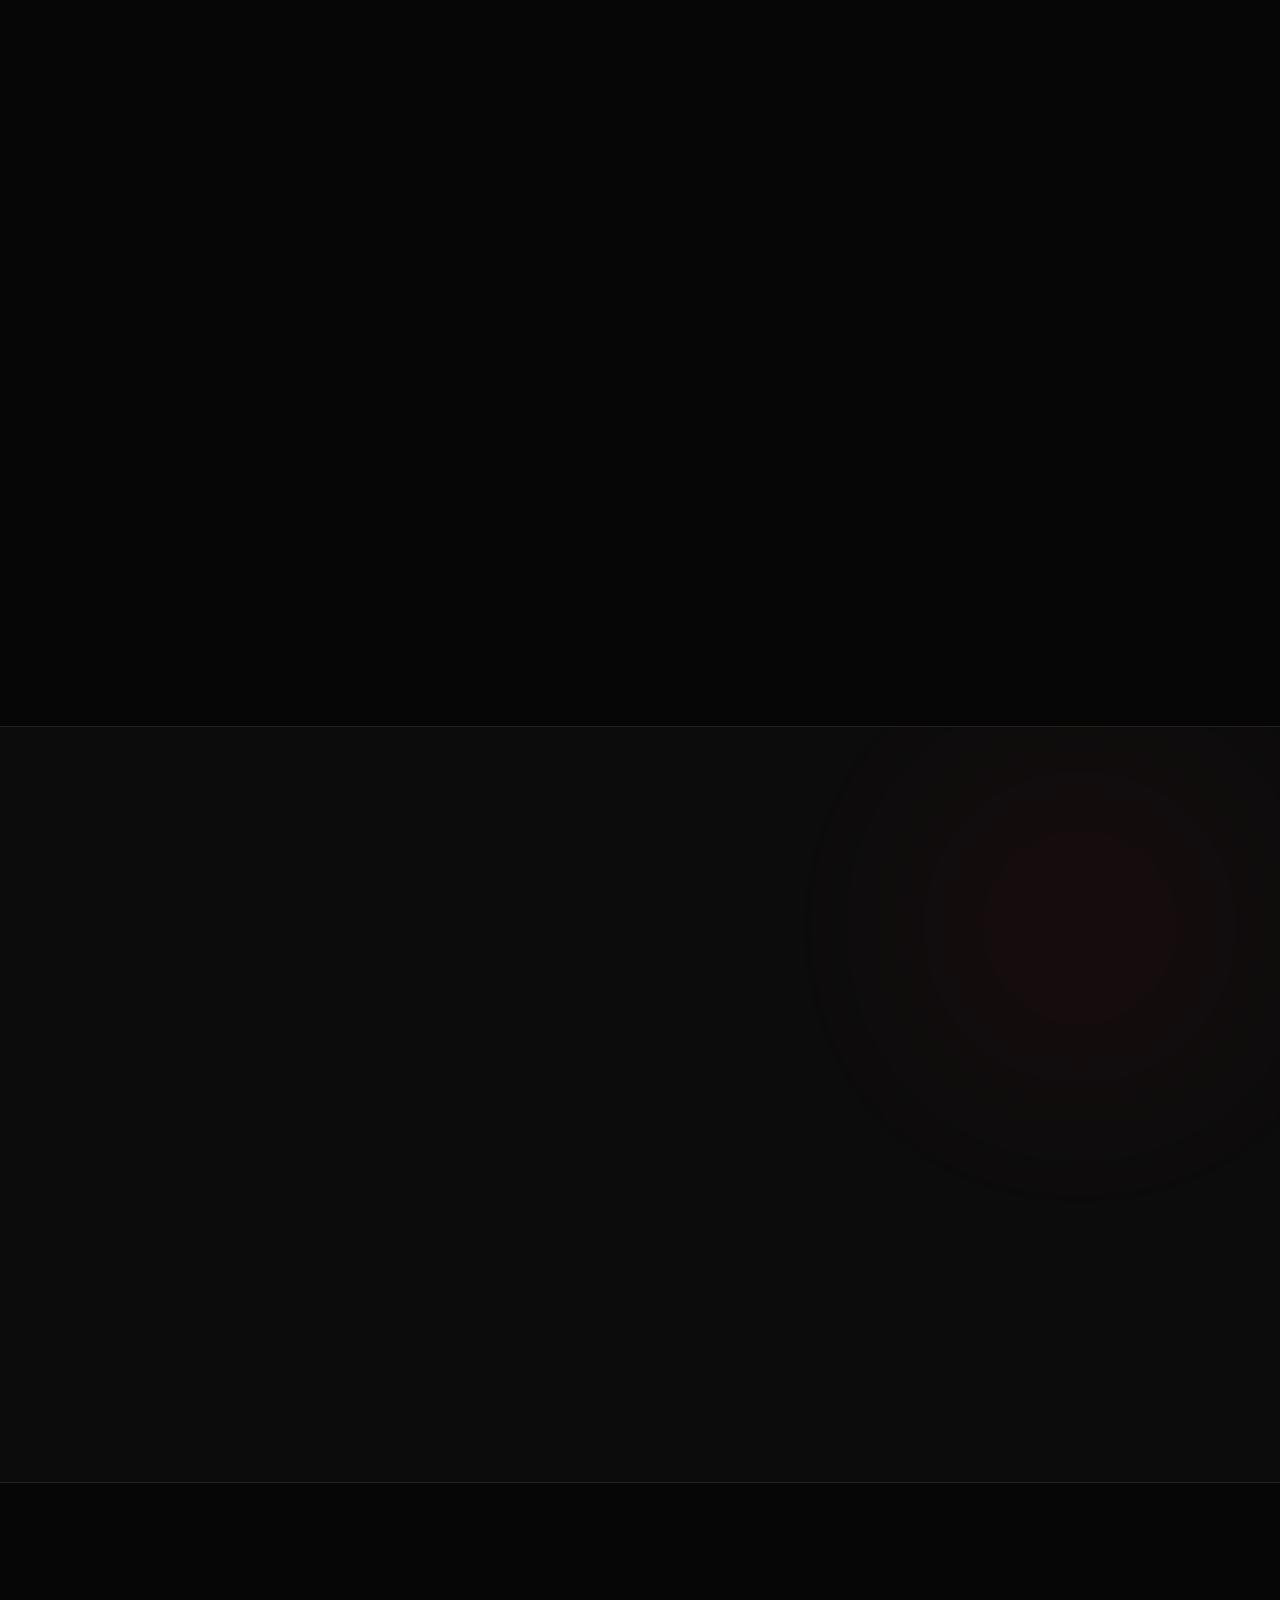
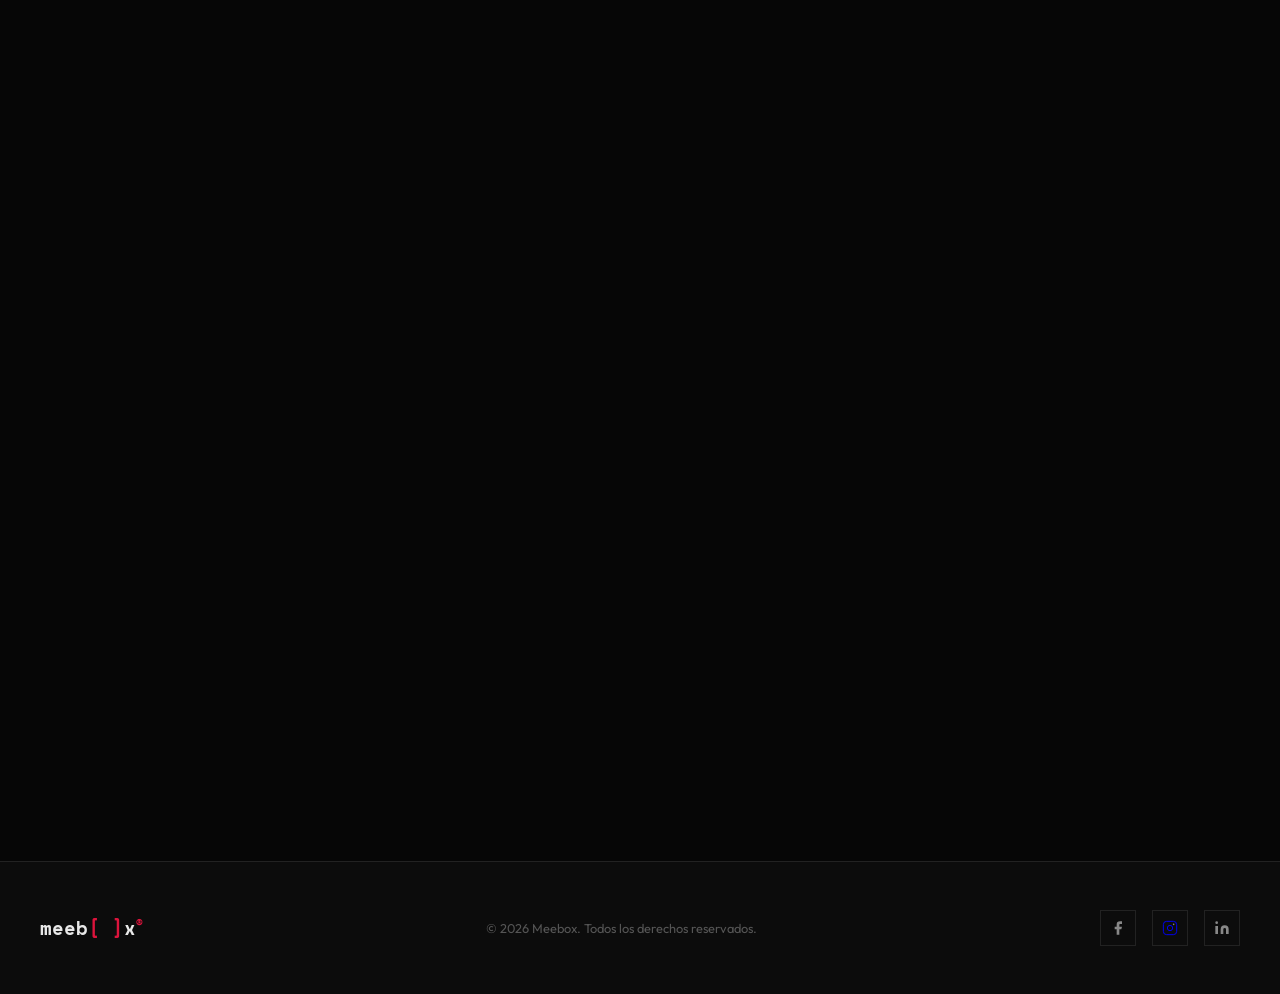
==== commit 11d00c54: "sf" ====
--- a/index.html
+++ b/index.html
@@ -56,9 +56,7 @@
       <div class="stat-number"><span class="accent" data-count="50">0</span>+</div>
       <div class="stat-label">Ciudades</div>
     </div>
-    <div class="stat" data-animate>
-      <div class="stat-number"><span class="accent" data-count="98">0</span>%</div>
-      <div class="stat-label">Satisfacción</div>
+>
     </div>
   </div>
 </section>
--- a/styles.css
+++ b/styles.css
@@ -830,21 +830,127 @@
 }
 
 @media (max-width: 768px) {
-  nav { padding: 1rem 1.5rem; }
-  nav.scrolled { padding: 0.8rem 1.5rem; }
-  section { padding: 5rem 1.5rem; }
-  .stats-grid { grid-template-columns: repeat(2, 1fr); gap: 2rem; }
-  .config-grid { grid-template-columns: 1fr; }
+  nav { padding: 1rem 1.25rem; }
+  nav.scrolled { padding: 0.8rem 1.25rem; }
+
+  .logo { font-size: 1.25rem; }
+
+  .nav-cta {
+    font-size: 0.7rem;
+    padding: 0.5rem 1rem;
+    letter-spacing: 0.1em;
+  }
+
+  section { padding: 4rem 1.25rem; }
+
+  .hero {
+    min-height: 100svh;
+    padding: 6rem 1.25rem 3rem;
+  }
+
+  .hero-glow.g1 { width: 300px; height: 300px; filter: blur(80px); }
+  .hero-glow.g2 { width: 250px; height: 250px; filter: blur(80px); }
+  .hero-glow.g3 { width: 150px; height: 150px; filter: blur(60px); }
+
+  .hero-tag { font-size: 0.65rem; letter-spacing: 0.2em; margin-bottom: 1.5rem; }
+  .hero-tag::before, .hero-tag::after { width: 24px; }
+
+  .hero h1 { margin-bottom: 1.25rem; }
+
+  .hero-sub {
+    font-size: 1rem;
+    margin-bottom: 2rem;
+  }
+
+  .btn-primary {
+    font-size: 0.78rem;
+    padding: 1rem 2rem;
+    width: 100%;
+    text-align: center;
+  }
+
+  .scroll-hint { display: none; }
+
+  .stats { padding: 2.5rem 1.25rem; }
+  .stats-grid { grid-template-columns: repeat(2, 1fr); gap: 1.5rem; }
+
+  .section-title { font-size: clamp(1.75rem, 6vw, 2.5rem); }
+  .section-desc { font-size: 0.95rem; }
+
+  .config-header { margin-bottom: 2.5rem; }
+  .config-grid { grid-template-columns: 1fr; gap: 1rem; }
   .config-card { aspect-ratio: 16 / 9; }
-  .form-row { grid-template-columns: 1fr; }
-  .quote-form { padding: 2rem; }
-  .footer-inner { flex-direction: column; gap: 1.5rem; text-align: center; }
+  .config-card-content { padding: 1.25rem; }
+  .config-card h3 { font-size: 1.25rem; }
+  .config-card p { font-size: 0.82rem; opacity: 1; transform: none; }
+  .config-card-icon { width: 34px; height: 34px; margin-bottom: 0.75rem; }
+  .config-card-icon svg { width: 15px; height: 15px; }
+
+  .benefits-inner { gap: 2.5rem; }
+  .benefits-header .section-title br { display: none; }
+
+  .benefit-item {
+    gap: 1rem;
+    padding: 1.25rem;
+  }
+
+  .benefit-icon { width: 38px; height: 38px; }
+  .benefit-icon svg { width: 17px; height: 17px; }
+  .benefit-item h4 { font-size: 0.95rem; }
+  .benefit-item p { font-size: 0.82rem; }
+
+  .quote-inner { gap: 2rem; }
+  .quote-header .section-title br { display: none; }
+  .quote-header .section-desc { margin-bottom: 1.5rem; }
+
+  .quote-form { padding: 1.5rem; }
+  .form-row { grid-template-columns: 1fr; gap: 1rem; margin-bottom: 1rem; }
+
+  .form-group input,
+  .form-group textarea {
+    font-size: 16px; /* prevents iOS zoom on focus */
+    padding: 0.85rem 0.9rem;
+  }
+
+  .form-group textarea { min-height: 100px; }
+
+  .btn-submit {
+    font-size: 0.8rem;
+    padding: 1rem 2rem;
+  }
+
+  .footer-inner {
+    flex-direction: column;
+    gap: 1.25rem;
+    text-align: center;
+  }
+
+  .footer-logo { font-size: 1.1rem; }
+  .footer-copy { font-size: 0.75rem; }
 }
 
 @media (max-width: 480px) {
-  .hero h1 { font-size: 2.5rem; }
-  .stats-grid { grid-template-columns: 1fr 1fr; gap: 1.5rem; }
+  .hero h1 { font-size: 2.2rem; }
+  .hero-sub { font-size: 0.92rem; }
+
   .stat-number { font-size: 1.8rem; }
+  .stat-label { font-size: 0.75rem; }
+
+  .section-label { font-size: 0.65rem; }
+
+  .config-card { aspect-ratio: 4 / 3; }
+
+  .quote-features { gap: 0.75rem; }
+  .quote-feature { font-size: 0.82rem; }
+}
+
+/* ——— TOUCH DEVICE TWEAKS ——— */
+@media (hover: none) {
+  .config-card img { filter: brightness(0.5) saturate(0.7); }
+  .config-card p { opacity: 1; transform: none; }
+  .btn-primary:hover { transform: none; }
+  .btn-primary:active { transform: scale(0.98); }
+  .btn-submit:active { transform: scale(0.98); }
 }
 
 /* ——— NOISE OVERLAY ——— */
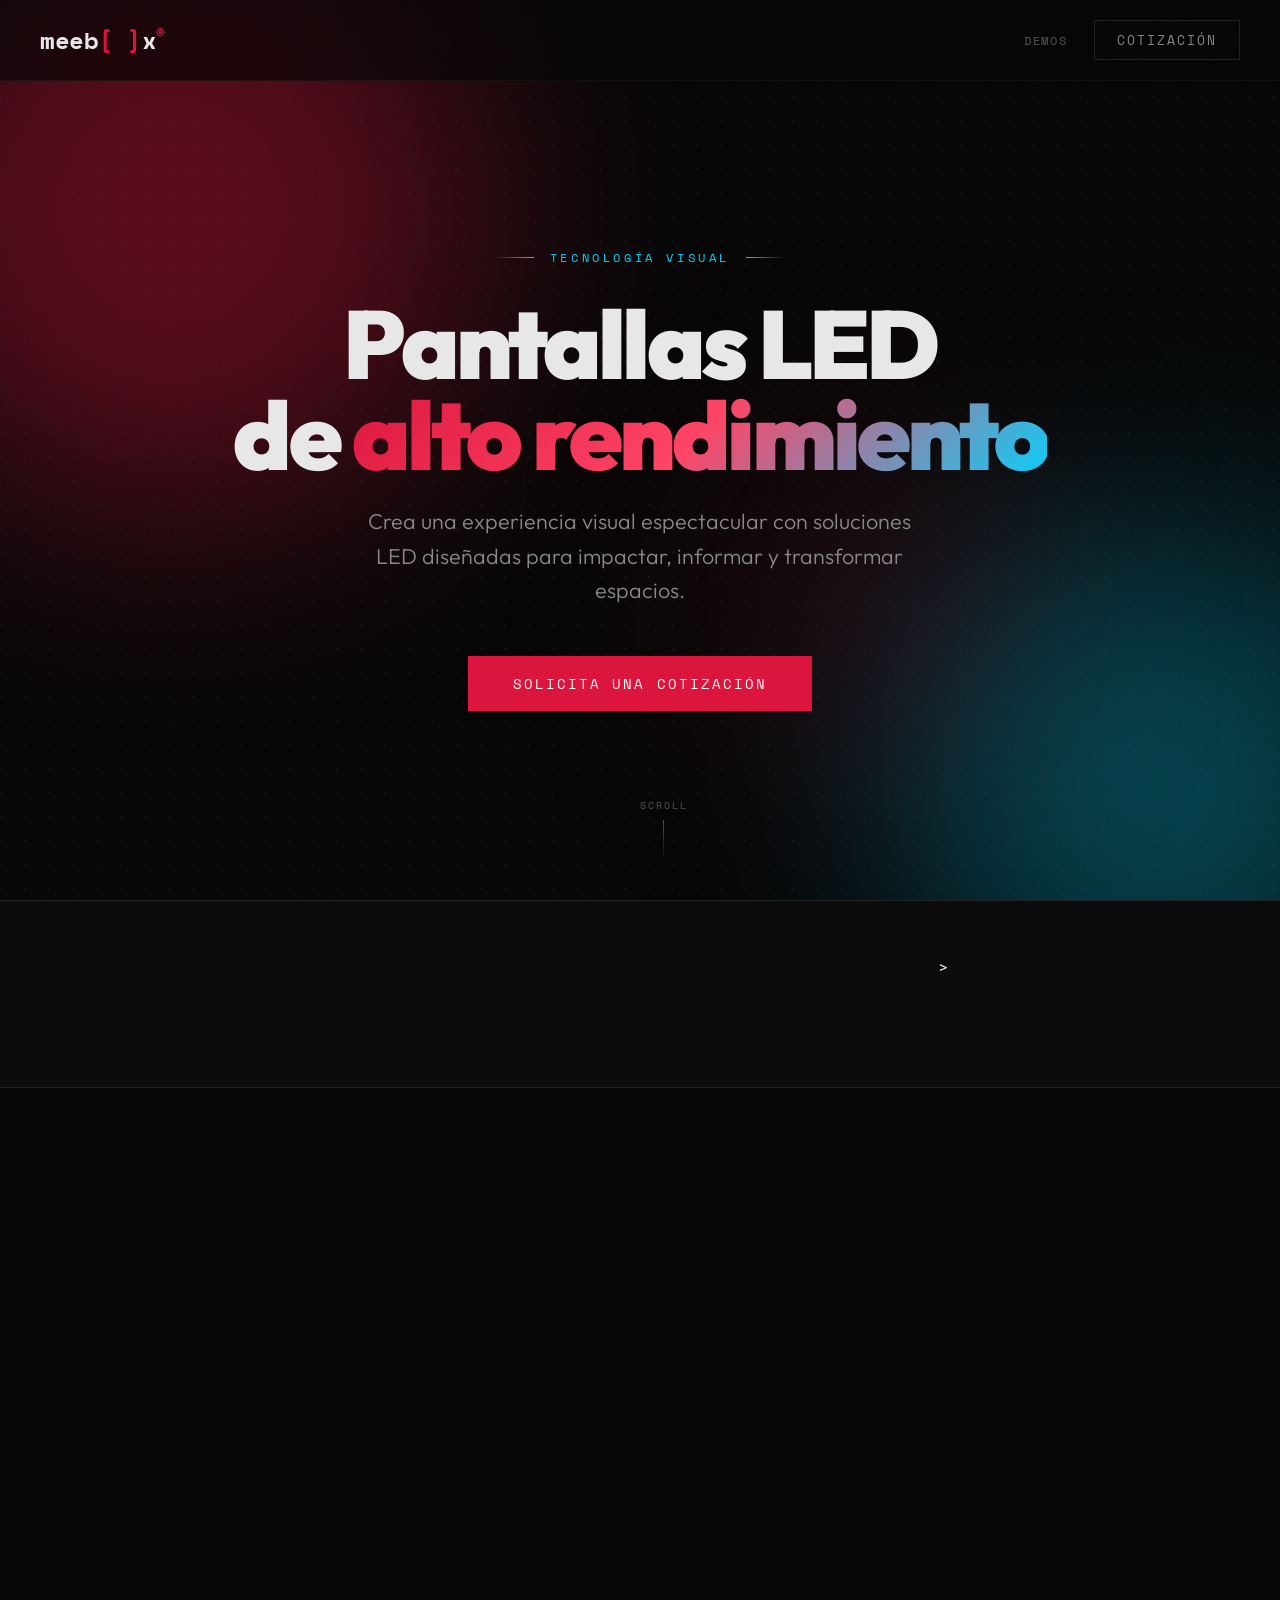
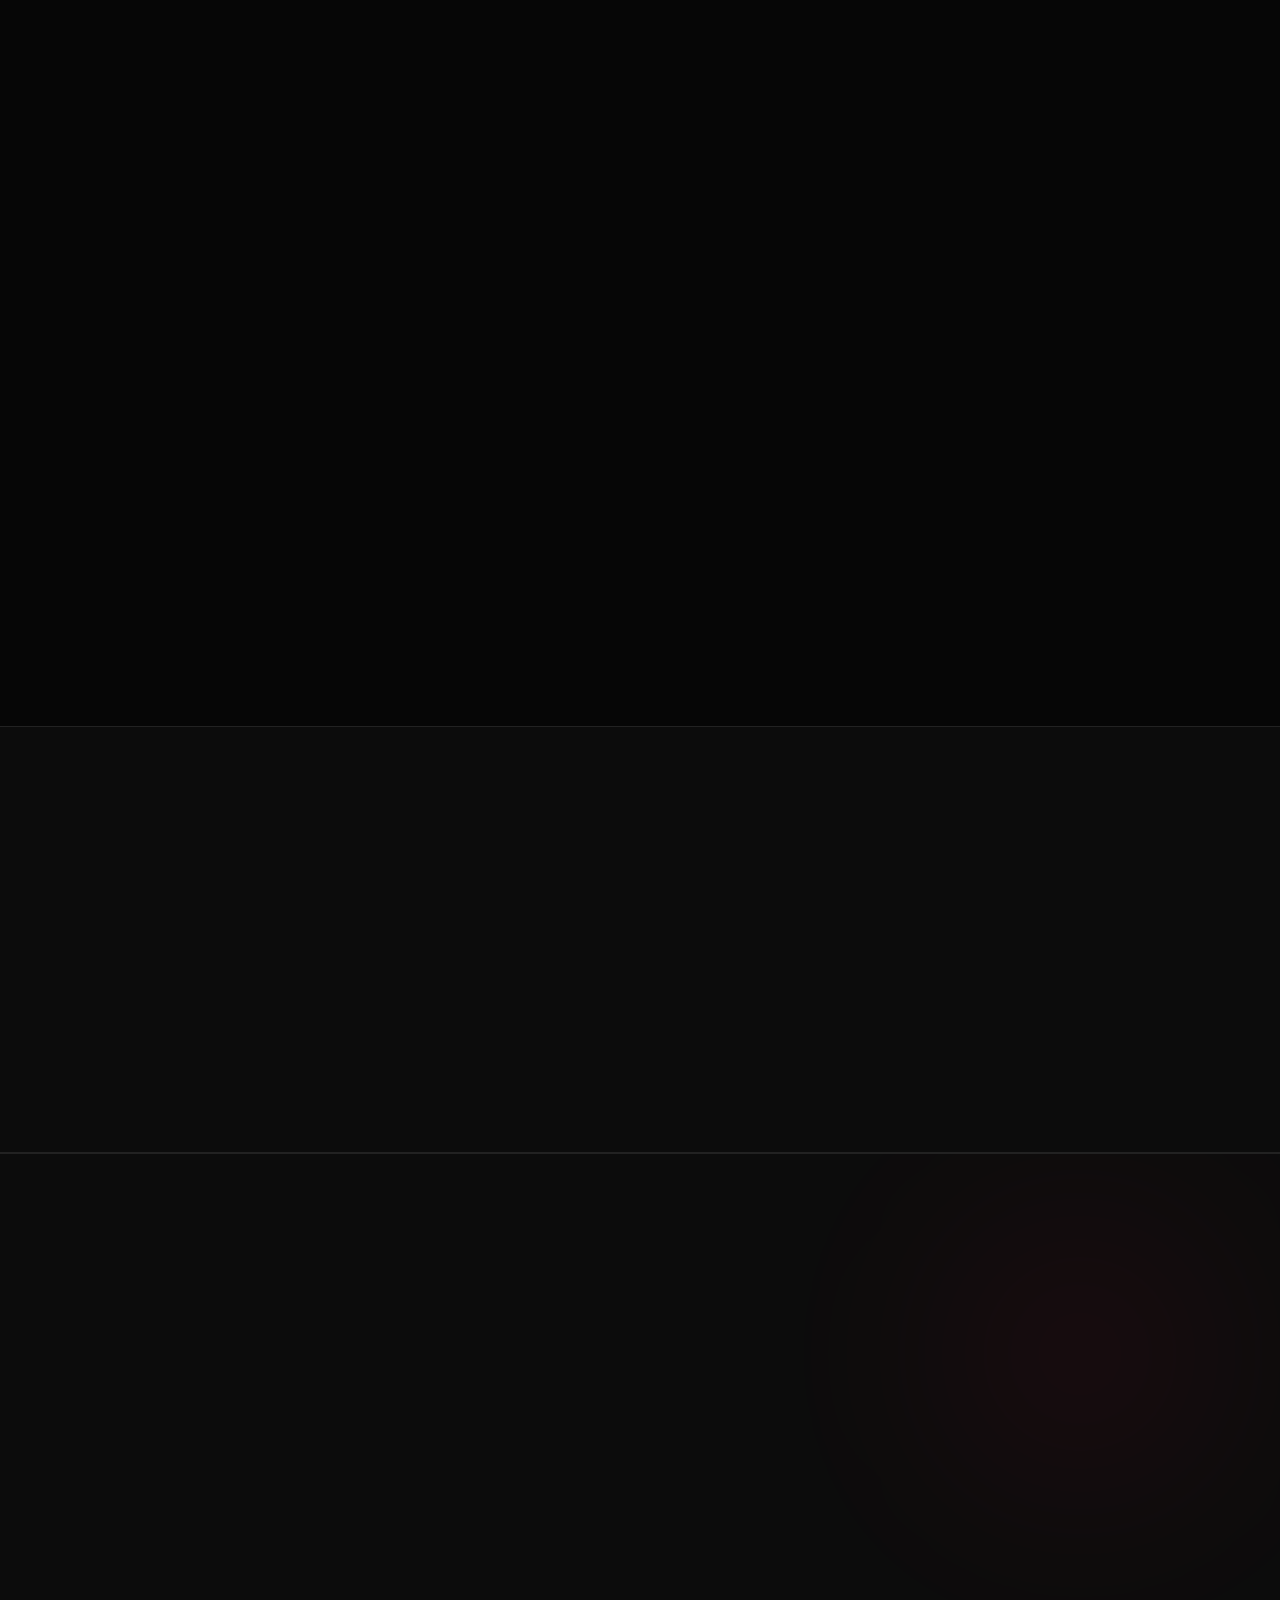
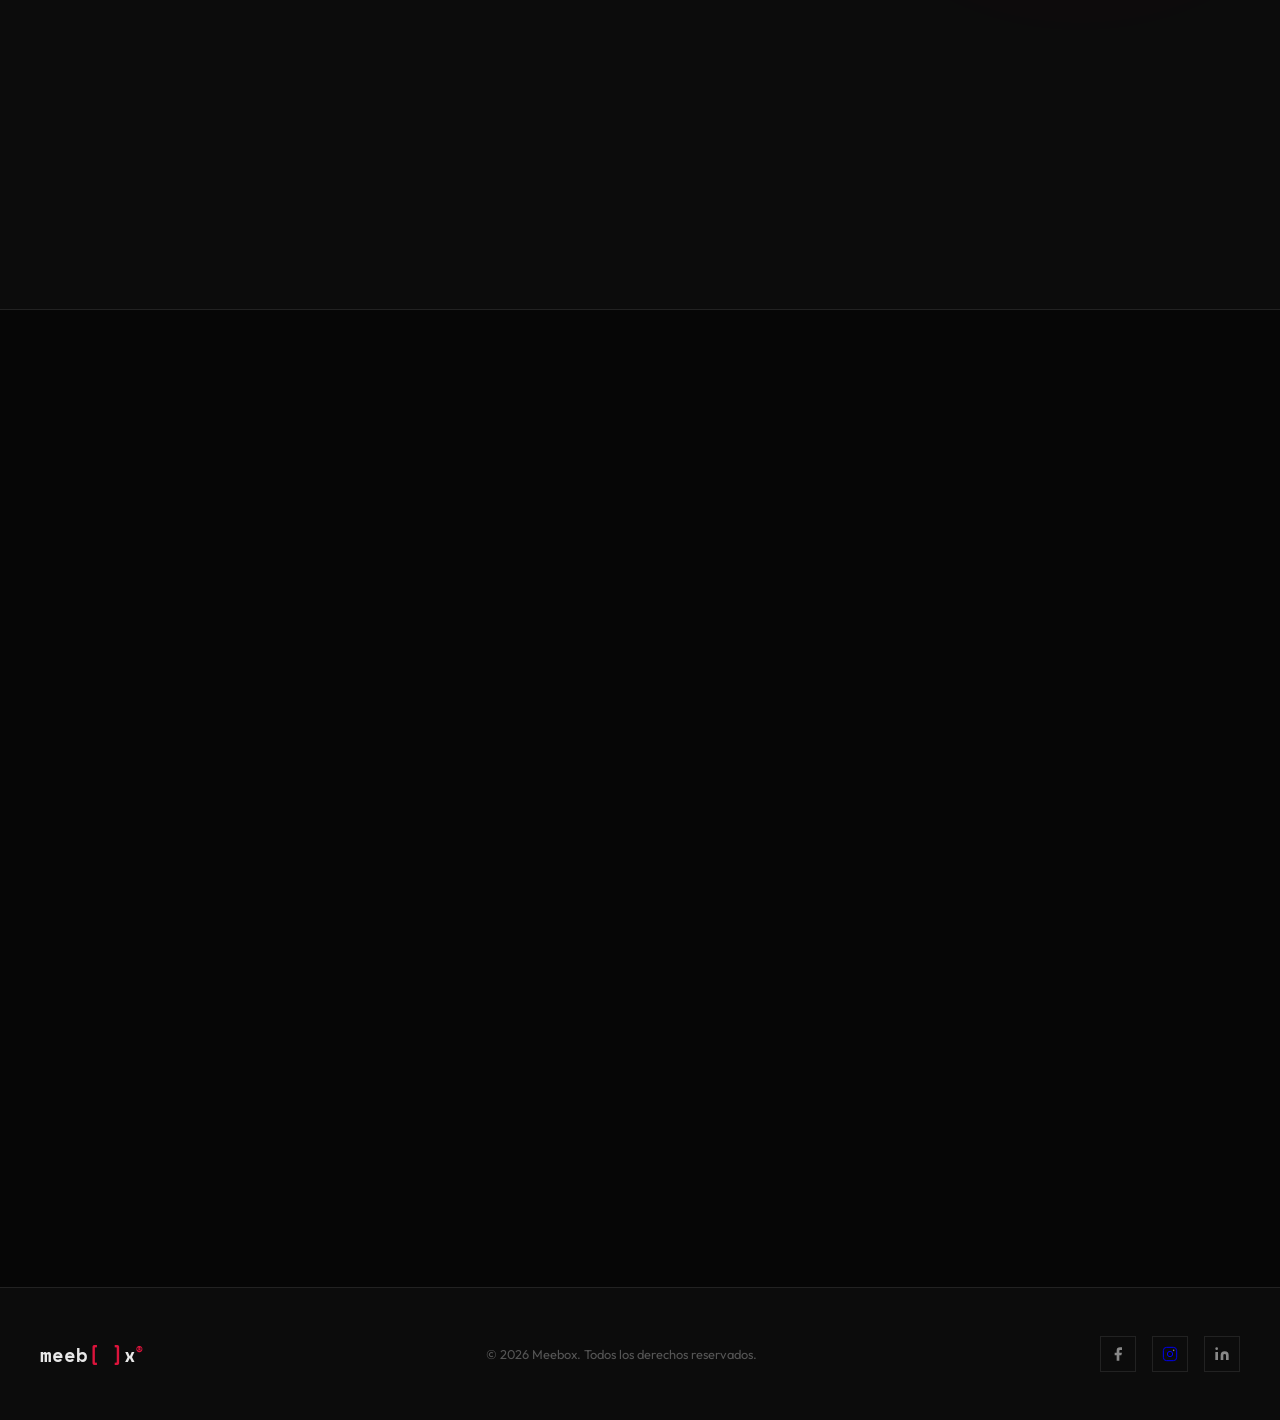
==== commit 20ae195a: "Add demos section with video gallery and nav link" ====
--- a/index.html
+++ b/index.html
@@ -16,7 +16,10 @@
 <!-- ——— NAV ——— -->
 <nav id="nav">
   <a href="#" class="logo">meeb<span class="bracket">[</span> <span class="bracket">]</span>x<span class="reg">®</span></a>
-  <a href="#cotizacion" class="nav-cta">Cotización</a>
+  <div class="nav-links">
+    <a href="#demos" class="nav-link">Demos</a>
+    <a href="#cotizacion" class="nav-cta">Cotización</a>
+  </div>
 </nav>
 
 <!-- ——— HERO ——— -->
@@ -117,12 +120,22 @@
   </div>
 </section>
 
+<!-- ——— DEMOS ——— -->
+<section class="demos" id="demos">
+  <div class="demos-header" data-animate>
+    <span class="section-label">Demos</span>
+    <h2 class="section-title">Videos de muestra</h2>
+    <p class="section-desc">Explora ejemplos reales de calidad visual y movimiento en instalaciones LED.</p>
+  </div>
+  <div class="demos-grid" id="demos-grid"></div>
+</section>
+
 <!-- ——— BENEFITS ——— -->
 <section class="benefits" id="beneficios">
   <div class="benefits-inner">
     <div class="benefits-header" data-animate>
       <span class="section-label">Ventajas</span>
-      <h2 class="section-title">¿Por qué<br>elegir Meebox?</h2>
+      <h2 class="section-title">¿Por qué<br> elegir Meebox?</h2>
       <p class="section-desc">Más de una década combinando tecnología de punta con servicio personalizado. Cada proyecto es una solución única diseñada para tu espacio.</p>
     </div>
     <div class="benefits-list">
--- a/styles.css
+++ b/styles.css
@@ -89,6 +89,29 @@
   position: relative;
 }
 
+.nav-links {
+  display: flex;
+  align-items: center;
+  gap: 0.75rem;
+}
+
+.nav-link {
+  font-family: var(--font-mono);
+  font-size: 0.75rem;
+  text-transform: uppercase;
+  letter-spacing: 0.16em;
+  color: var(--text-muted);
+  text-decoration: none;
+  padding: 0.6rem 0.8rem;
+  border: 1px solid transparent;
+  transition: all 0.3s ease;
+}
+
+.nav-link:hover {
+  color: var(--cyan);
+  border-color: var(--border);
+}
+
 .nav-cta:hover {
   color: var(--crimson);
   border-color: var(--crimson);
@@ -492,6 +515,63 @@
   transform: none;
 }
 
+/* ——— DEMOS ——— */
+.demos {
+  background: var(--surface);
+  border-top: 1px solid var(--border);
+  border-bottom: 1px solid var(--border);
+}
+
+.demos-header {
+  max-width: 1200px;
+  margin: 0 auto 2.25rem;
+  opacity: 0;
+  transform: translateY(30px);
+  transition: all 0.7s ease;
+}
+
+.demos-header.visible { opacity: 1; transform: none; }
+
+.demos-grid {
+  max-width: 1200px;
+  margin: 0 auto;
+  display: grid;
+  grid-template-columns: repeat(3, minmax(0, 1fr));
+  gap: 1rem;
+}
+
+.demo-card {
+  border: 1px solid var(--border);
+  background: var(--surface-2);
+  overflow: hidden;
+  opacity: 0;
+  transform: translateY(30px);
+  transition: all 0.6s ease;
+}
+
+.demo-card.visible { opacity: 1; transform: none; }
+
+.demo-card:hover {
+  border-color: var(--crimson);
+  box-shadow: 0 0 24px rgba(220, 20, 60, 0.15);
+}
+
+.demo-card video {
+  display: block;
+  width: 100%;
+  aspect-ratio: 16 / 9;
+  background: #000;
+}
+
+.demo-meta {
+  font-family: var(--font-mono);
+  font-size: 0.68rem;
+  text-transform: uppercase;
+  letter-spacing: 0.14em;
+  color: var(--text-muted);
+  padding: 0.7rem 0.8rem;
+}
+
 /* ——— BENEFITS ——— */
 .benefits {
   background: var(--surface);
@@ -827,6 +907,7 @@
   .benefits-inner { grid-template-columns: 1fr; gap: 3rem; }
   .quote-inner { grid-template-columns: 1fr; gap: 3rem; }
   .quote-header { position: static; }
+  .demos-grid { grid-template-columns: repeat(2, minmax(0, 1fr)); }
 }
 
 @media (max-width: 768px) {
@@ -839,6 +920,14 @@
     font-size: 0.7rem;
     padding: 0.5rem 1rem;
     letter-spacing: 0.1em;
+  }
+
+  .nav-links { gap: 0.3rem; }
+
+  .nav-link {
+    font-size: 0.66rem;
+    letter-spacing: 0.12em;
+    padding: 0.45rem 0.55rem;
   }
 
   section { padding: 4rem 1.25rem; }
@@ -885,6 +974,10 @@
   .config-card p { font-size: 0.82rem; opacity: 1; transform: none; }
   .config-card-icon { width: 34px; height: 34px; margin-bottom: 0.75rem; }
   .config-card-icon svg { width: 15px; height: 15px; }
+
+  .demos-header { margin-bottom: 1.5rem; }
+  .demos-grid { grid-template-columns: 1fr; gap: 0.9rem; }
+  .demo-meta { font-size: 0.64rem; }
 
   .benefits-inner { gap: 2.5rem; }
   .benefits-header .section-title br { display: none; }
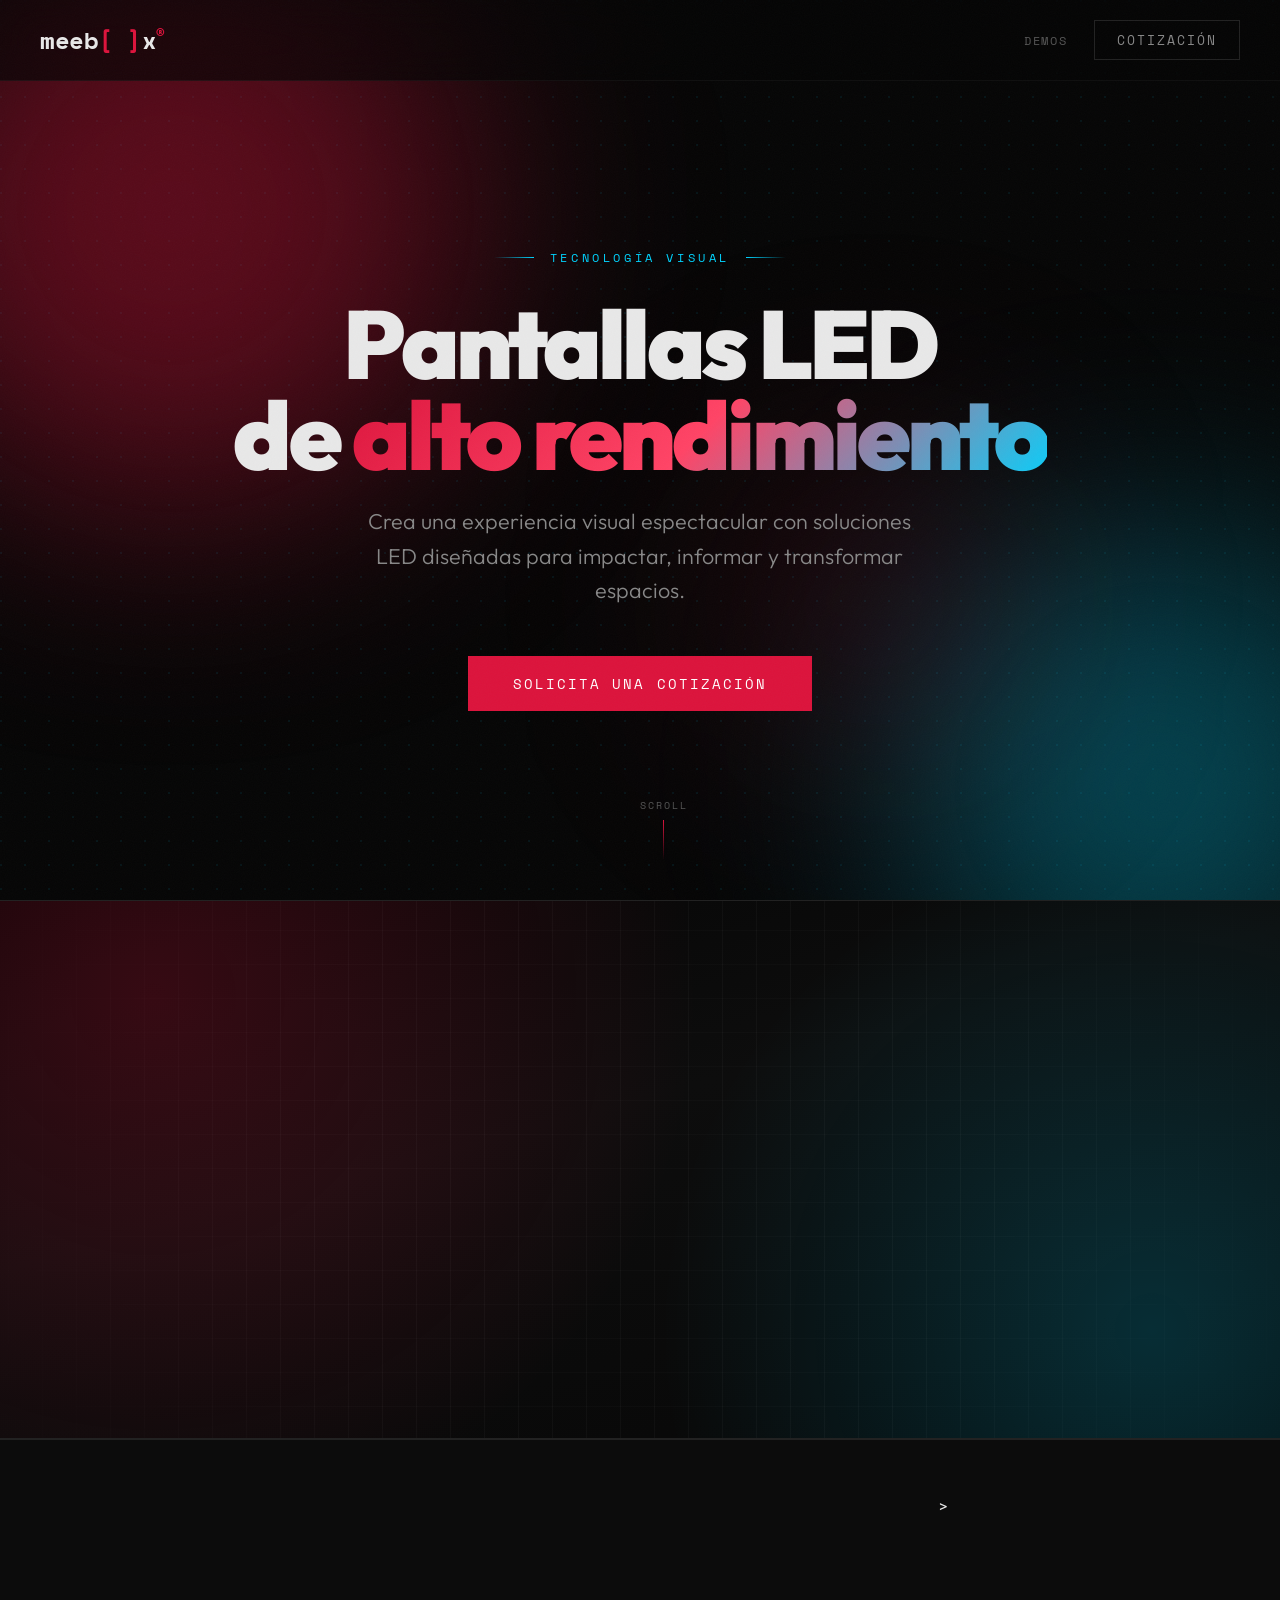
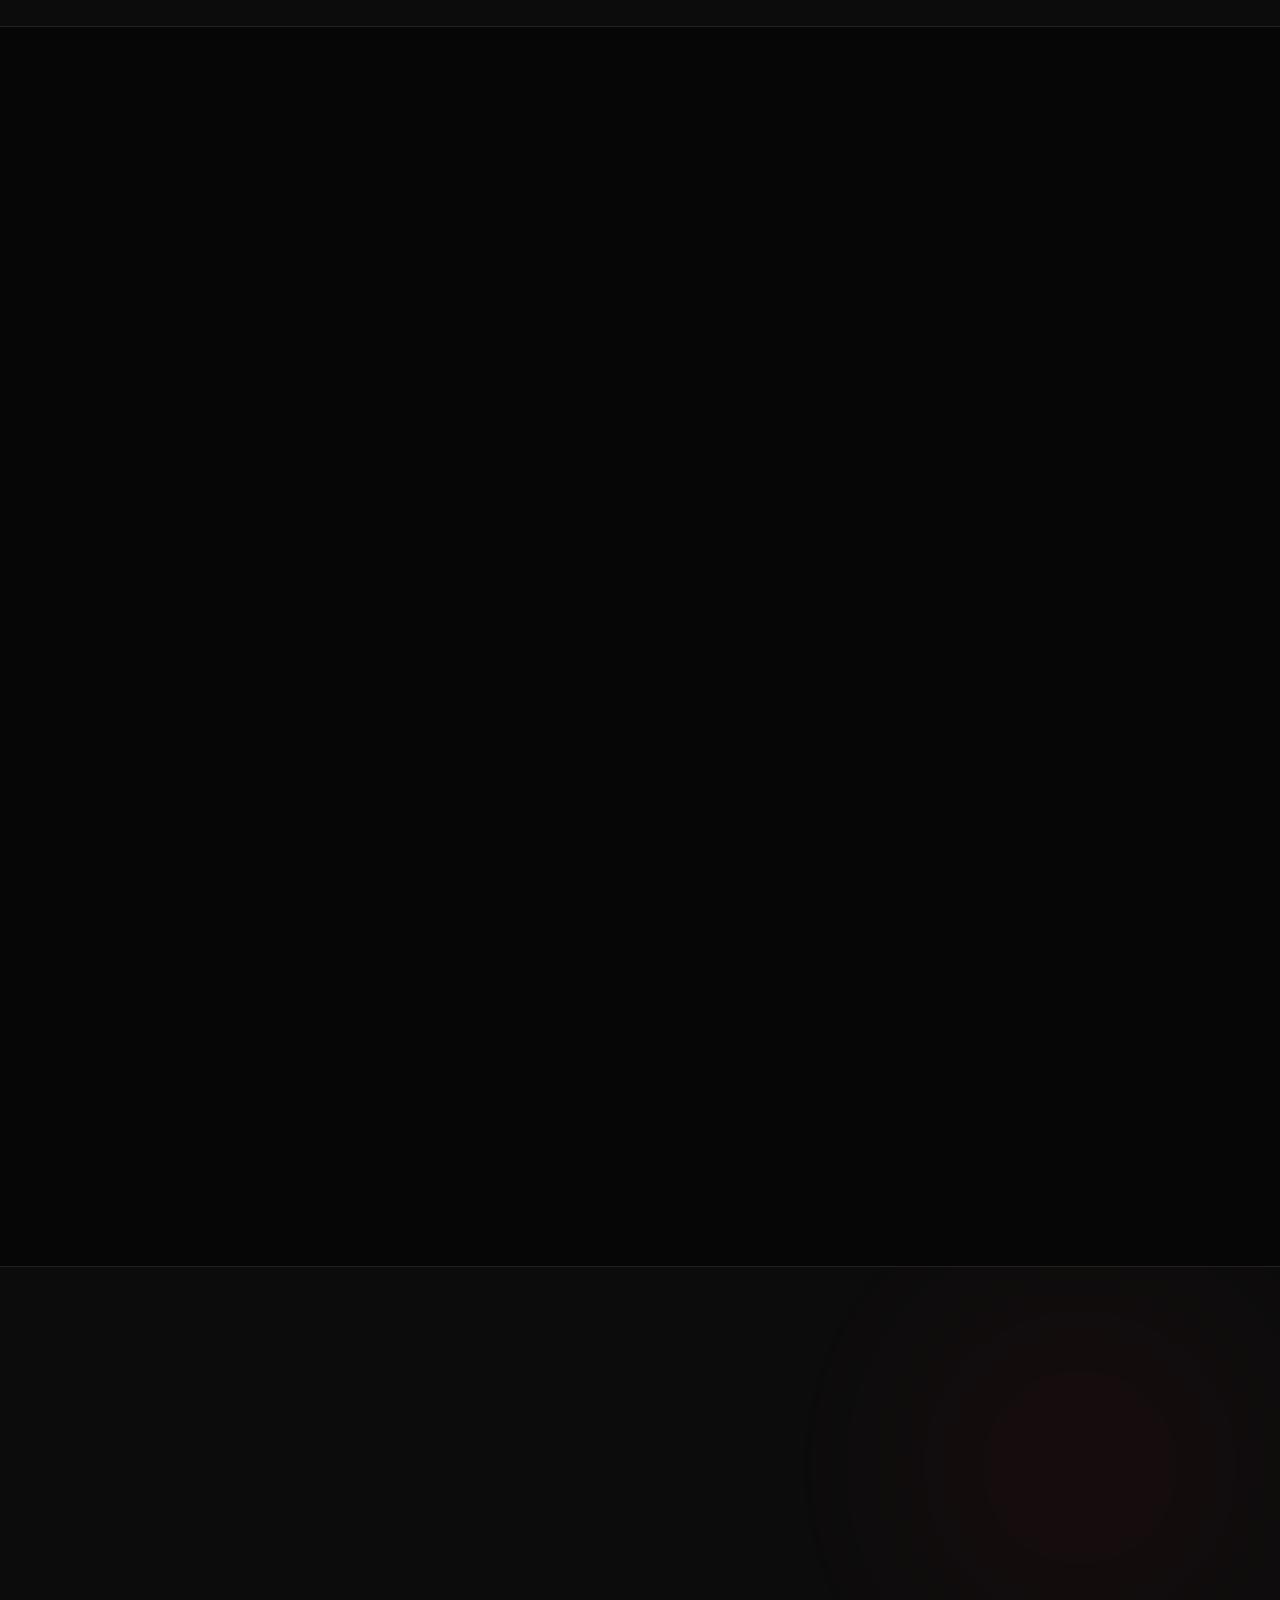
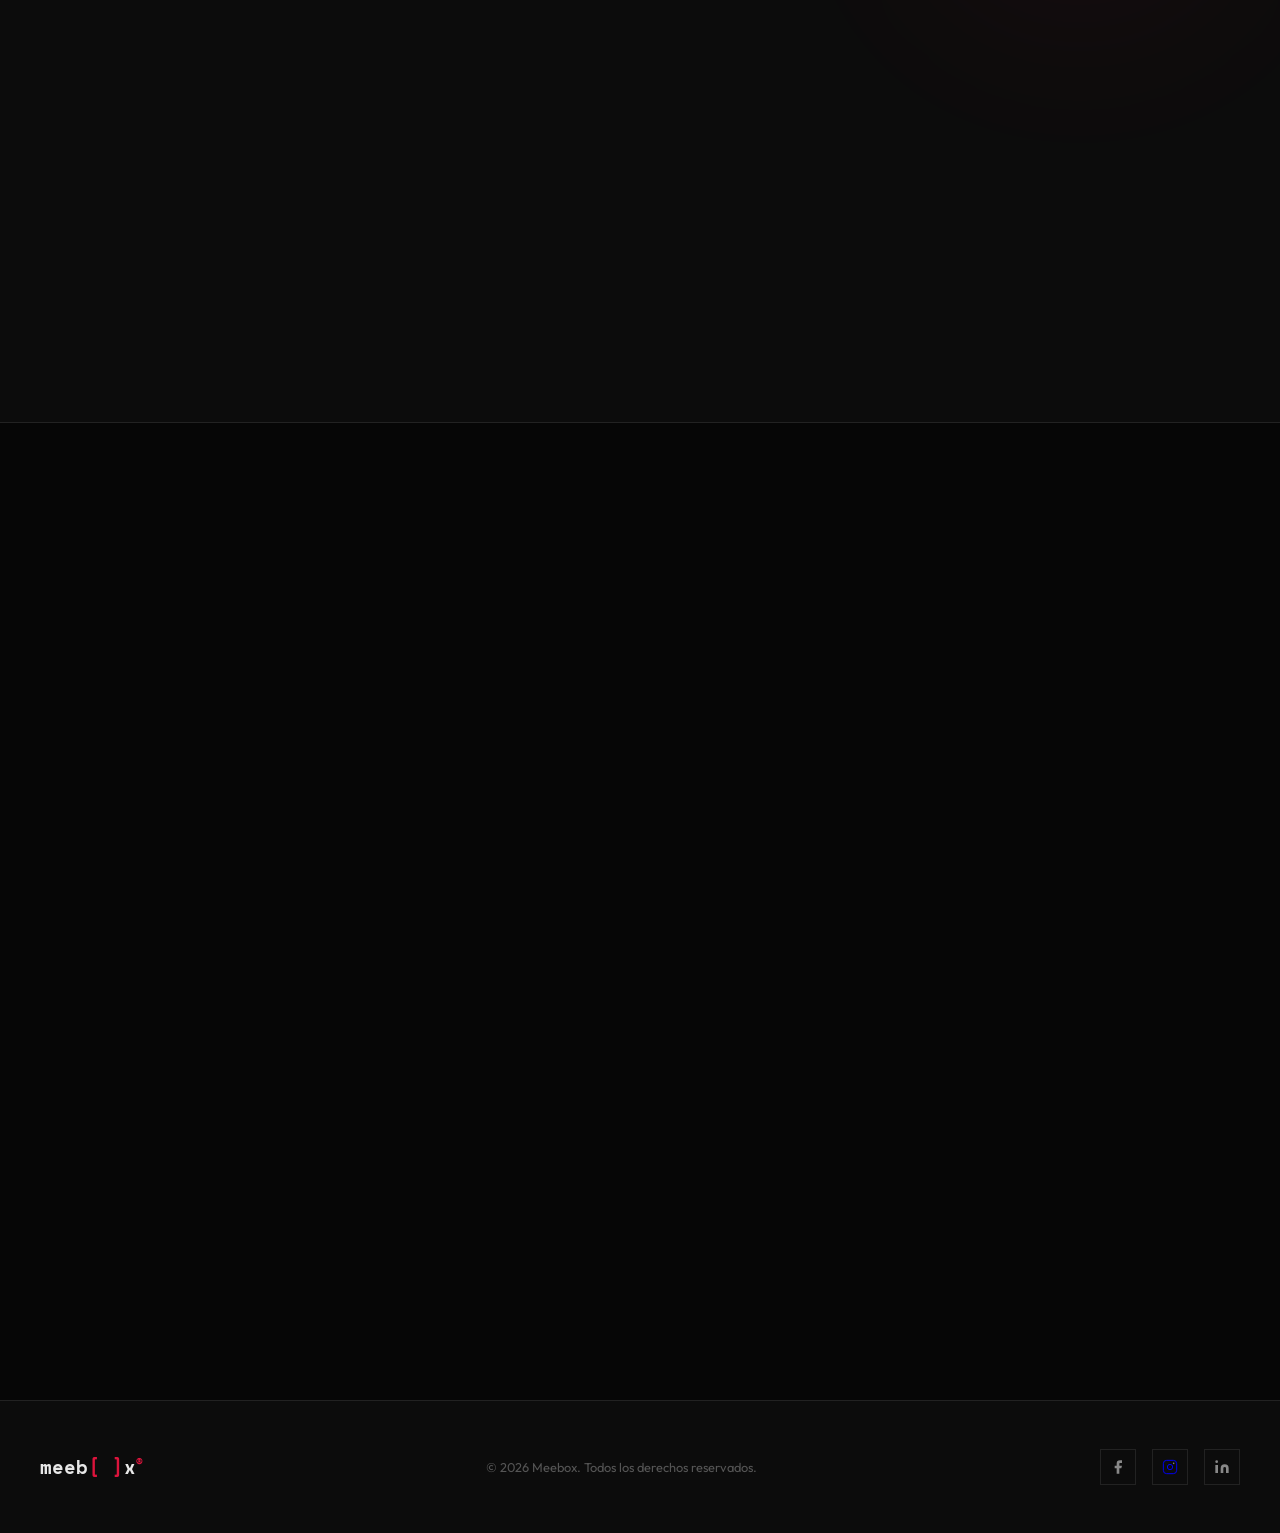
==== commit e7bc7de3: "Redesign demos section as 3-video showcase" ====
--- a/index.html
+++ b/index.html
@@ -44,6 +44,23 @@
   </div>
 </section>
 
+<!-- ——— DEMOS ——— -->
+<section class="demos" id="demos">
+  <div class="demos-shell">
+    <div class="demos-header" data-animate>
+      <span class="section-label">Demos</span>
+      <h2 class="section-title">El showcase que convierte miradas en atención</h2>
+      <p class="section-desc">Solo 3 videos, elegidos para mostrar el impacto real de color, brillo y fluidez en instalaciones LED.</p>
+      <div class="demos-points">
+        <span>3 demos curados</span>
+        <span>Brillo real</span>
+        <span>Movimiento fluido</span>
+      </div>
+    </div>
+    <div class="demos-grid" id="demos-grid"></div>
+  </div>
+</section>
+
 <!-- ——— STATS ——— -->
 <section class="stats">
   <div class="stats-grid">
@@ -118,16 +135,6 @@
     </div>
 
   </div>
-</section>
-
-<!-- ——— DEMOS ——— -->
-<section class="demos" id="demos">
-  <div class="demos-header" data-animate>
-    <span class="section-label">Demos</span>
-    <h2 class="section-title">Videos de muestra</h2>
-    <p class="section-desc">Explora ejemplos reales de calidad visual y movimiento en instalaciones LED.</p>
-  </div>
-  <div class="demos-grid" id="demos-grid"></div>
 </section>
 
 <!-- ——— BENEFITS ——— -->
--- a/styles.css
+++ b/styles.css
@@ -517,14 +517,40 @@
 
 /* ——— DEMOS ——— */
 .demos {
-  background: var(--surface);
+  position: relative;
+  isolation: isolate;
+  overflow: hidden;
+  background:
+    radial-gradient(circle at 12% 18%, rgba(220, 20, 60, 0.22), transparent 45%),
+    radial-gradient(circle at 90% 80%, rgba(0, 212, 255, 0.18), transparent 40%),
+    linear-gradient(165deg, #050505 0%, #0d0d0d 42%, #070707 100%);
   border-top: 1px solid var(--border);
   border-bottom: 1px solid var(--border);
+  padding: 6.5rem 2rem 5.8rem;
+}
+
+.demos::before {
+  content: '';
+  position: absolute;
+  inset: -20% -10%;
+  background:
+    linear-gradient(90deg, rgba(255,255,255,0.03) 1px, transparent 1px),
+    linear-gradient(rgba(255,255,255,0.02) 1px, transparent 1px);
+  background-size: 34px 34px;
+  mask-image: radial-gradient(circle at center, black 40%, transparent 85%);
+  pointer-events: none;
+  z-index: -1;
+}
+
+.demos-shell {
+  max-width: 1200px;
+  margin: 0 auto;
 }
 
 .demos-header {
-  max-width: 1200px;
-  margin: 0 auto 2.25rem;
+  max-width: 760px;
+  margin: 0 auto 2.8rem;
+  text-align: center;
   opacity: 0;
   transform: translateY(30px);
   transition: all 0.7s ease;
@@ -532,44 +558,116 @@
 
 .demos-header.visible { opacity: 1; transform: none; }
 
+.demos-header .section-desc {
+  max-width: 660px;
+  margin: 0 auto;
+}
+
+.demos-points {
+  margin-top: 1.35rem;
+  display: flex;
+  justify-content: center;
+  flex-wrap: wrap;
+  gap: 0.7rem;
+}
+
+.demos-points span {
+  font-family: var(--font-mono);
+  font-size: 0.62rem;
+  text-transform: uppercase;
+  letter-spacing: 0.16em;
+  color: var(--text-dim);
+  background: rgba(255,255,255,0.04);
+  border: 1px solid rgba(255,255,255,0.1);
+  padding: 0.45rem 0.65rem;
+}
+
 .demos-grid {
-  max-width: 1200px;
-  margin: 0 auto;
   display: grid;
-  grid-template-columns: repeat(3, minmax(0, 1fr));
-  gap: 1rem;
+  grid-template-columns: minmax(0, 1.35fr) minmax(0, 1fr);
+  grid-template-rows: repeat(2, minmax(0, 1fr));
+  gap: 1.05rem;
 }
 
 .demo-card {
-  border: 1px solid var(--border);
-  background: var(--surface-2);
+  border: 1px solid rgba(255,255,255,0.12);
+  background: linear-gradient(175deg, rgba(20,20,20,0.95), rgba(10,10,10,0.95));
+  box-shadow: 0 16px 46px rgba(0,0,0,0.45);
   overflow: hidden;
+  display: flex;
+  flex-direction: column;
+  min-height: 0;
   opacity: 0;
   transform: translateY(30px);
-  transition: all 0.6s ease;
+  transition: transform 0.45s ease, border-color 0.45s ease, box-shadow 0.45s ease;
 }
 
 .demo-card.visible { opacity: 1; transform: none; }
 
 .demo-card:hover {
   border-color: var(--crimson);
-  box-shadow: 0 0 24px rgba(220, 20, 60, 0.15);
-}
-
-.demo-card video {
+  box-shadow: 0 18px 46px rgba(220, 20, 60, 0.2);
+  transform: translateY(-4px);
+}
+
+.demo-card-featured {
+  grid-row: 1 / span 2;
+}
+
+.demo-video-wrap {
+  position: relative;
+  overflow: hidden;
+  background: #030303;
+  aspect-ratio: 16 / 9;
+}
+
+.demo-card-featured .demo-video-wrap {
+  aspect-ratio: 16 / 10;
+}
+
+.demo-video-wrap::after {
+  content: '';
+  position: absolute;
+  inset: auto 0 0;
+  height: 45%;
+  background: linear-gradient(to top, rgba(0,0,0,0.45), transparent);
+  pointer-events: none;
+}
+
+.demo-video-wrap video {
   display: block;
   width: 100%;
-  aspect-ratio: 16 / 9;
+  height: 100%;
+  object-fit: cover;
   background: #000;
 }
 
 .demo-meta {
-  font-family: var(--font-mono);
-  font-size: 0.68rem;
+  padding: 1rem 1rem 1.1rem;
+  display: flex;
+  flex-direction: column;
+  gap: 0.35rem;
+}
+
+.demo-eyebrow {
+  font-family: var(--font-mono);
+  font-size: 0.62rem;
+  letter-spacing: 0.16em;
   text-transform: uppercase;
-  letter-spacing: 0.14em;
-  color: var(--text-muted);
-  padding: 0.7rem 0.8rem;
+  color: var(--cyan);
+}
+
+.demo-meta h3 {
+  font-size: 1.05rem;
+  letter-spacing: -0.01em;
+  line-height: 1.2;
+  color: #fff;
+}
+
+.demo-meta p {
+  font-size: 0.84rem;
+  color: var(--text-dim);
+  line-height: 1.45;
 }
 
 /* ——— BENEFITS ——— */
@@ -907,7 +1005,12 @@
   .benefits-inner { grid-template-columns: 1fr; gap: 3rem; }
   .quote-inner { grid-template-columns: 1fr; gap: 3rem; }
   .quote-header { position: static; }
-  .demos-grid { grid-template-columns: repeat(2, minmax(0, 1fr)); }
+  .demos-grid {
+    grid-template-columns: repeat(2, minmax(0, 1fr));
+    grid-template-rows: auto;
+  }
+  .demo-card-featured { grid-column: 1 / -1; grid-row: auto; }
+  .demo-card-featured .demo-video-wrap { aspect-ratio: 16 / 8; }
 }
 
 @media (max-width: 768px) {
@@ -975,9 +1078,43 @@
   .config-card-icon { width: 34px; height: 34px; margin-bottom: 0.75rem; }
   .config-card-icon svg { width: 15px; height: 15px; }
 
-  .demos-header { margin-bottom: 1.5rem; }
-  .demos-grid { grid-template-columns: 1fr; gap: 0.9rem; }
-  .demo-meta { font-size: 0.64rem; }
+  .demos {
+    padding: 4.4rem 1.25rem 4rem;
+  }
+
+  .demos-header {
+    margin-bottom: 1.6rem;
+    text-align: left;
+  }
+
+  .demos-header .section-desc {
+    margin: 0;
+  }
+
+  .demos-points {
+    justify-content: flex-start;
+  }
+
+  .demos-grid {
+    grid-template-columns: 1fr;
+    gap: 0.9rem;
+  }
+
+  .demo-card-featured .demo-video-wrap {
+    aspect-ratio: 16 / 10;
+  }
+
+  .demo-meta {
+    padding: 0.9rem 0.9rem 1rem;
+  }
+
+  .demo-meta h3 {
+    font-size: 0.96rem;
+  }
+
+  .demo-meta p {
+    font-size: 0.8rem;
+  }
 
   .benefits-inner { gap: 2.5rem; }
   .benefits-header .section-title br { display: none; }
@@ -1032,6 +1169,16 @@
   .section-label { font-size: 0.65rem; }
 
   .config-card { aspect-ratio: 4 / 3; }
+
+  .demos-points {
+    gap: 0.45rem;
+  }
+
+  .demos-points span {
+    font-size: 0.58rem;
+    letter-spacing: 0.12em;
+    padding: 0.38rem 0.52rem;
+  }
 
   .quote-features { gap: 0.75rem; }
   .quote-feature { font-size: 0.82rem; }
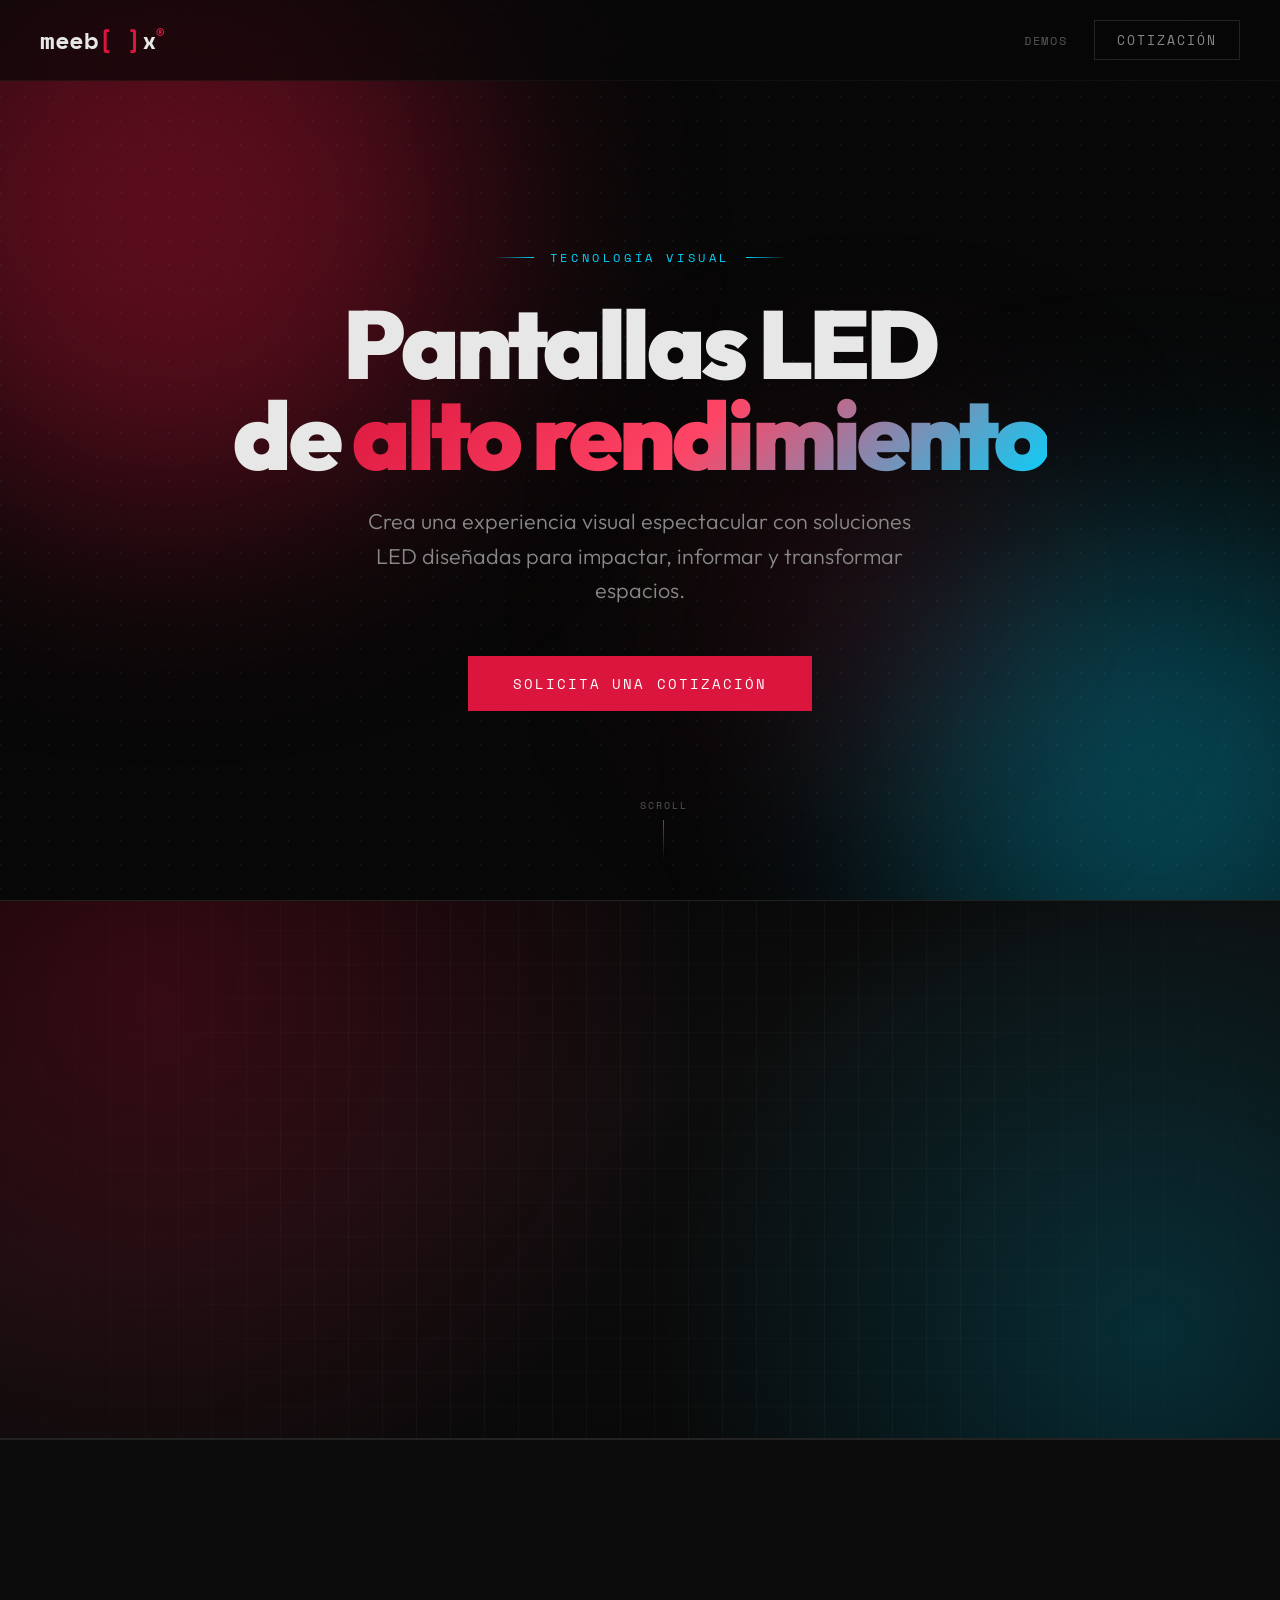
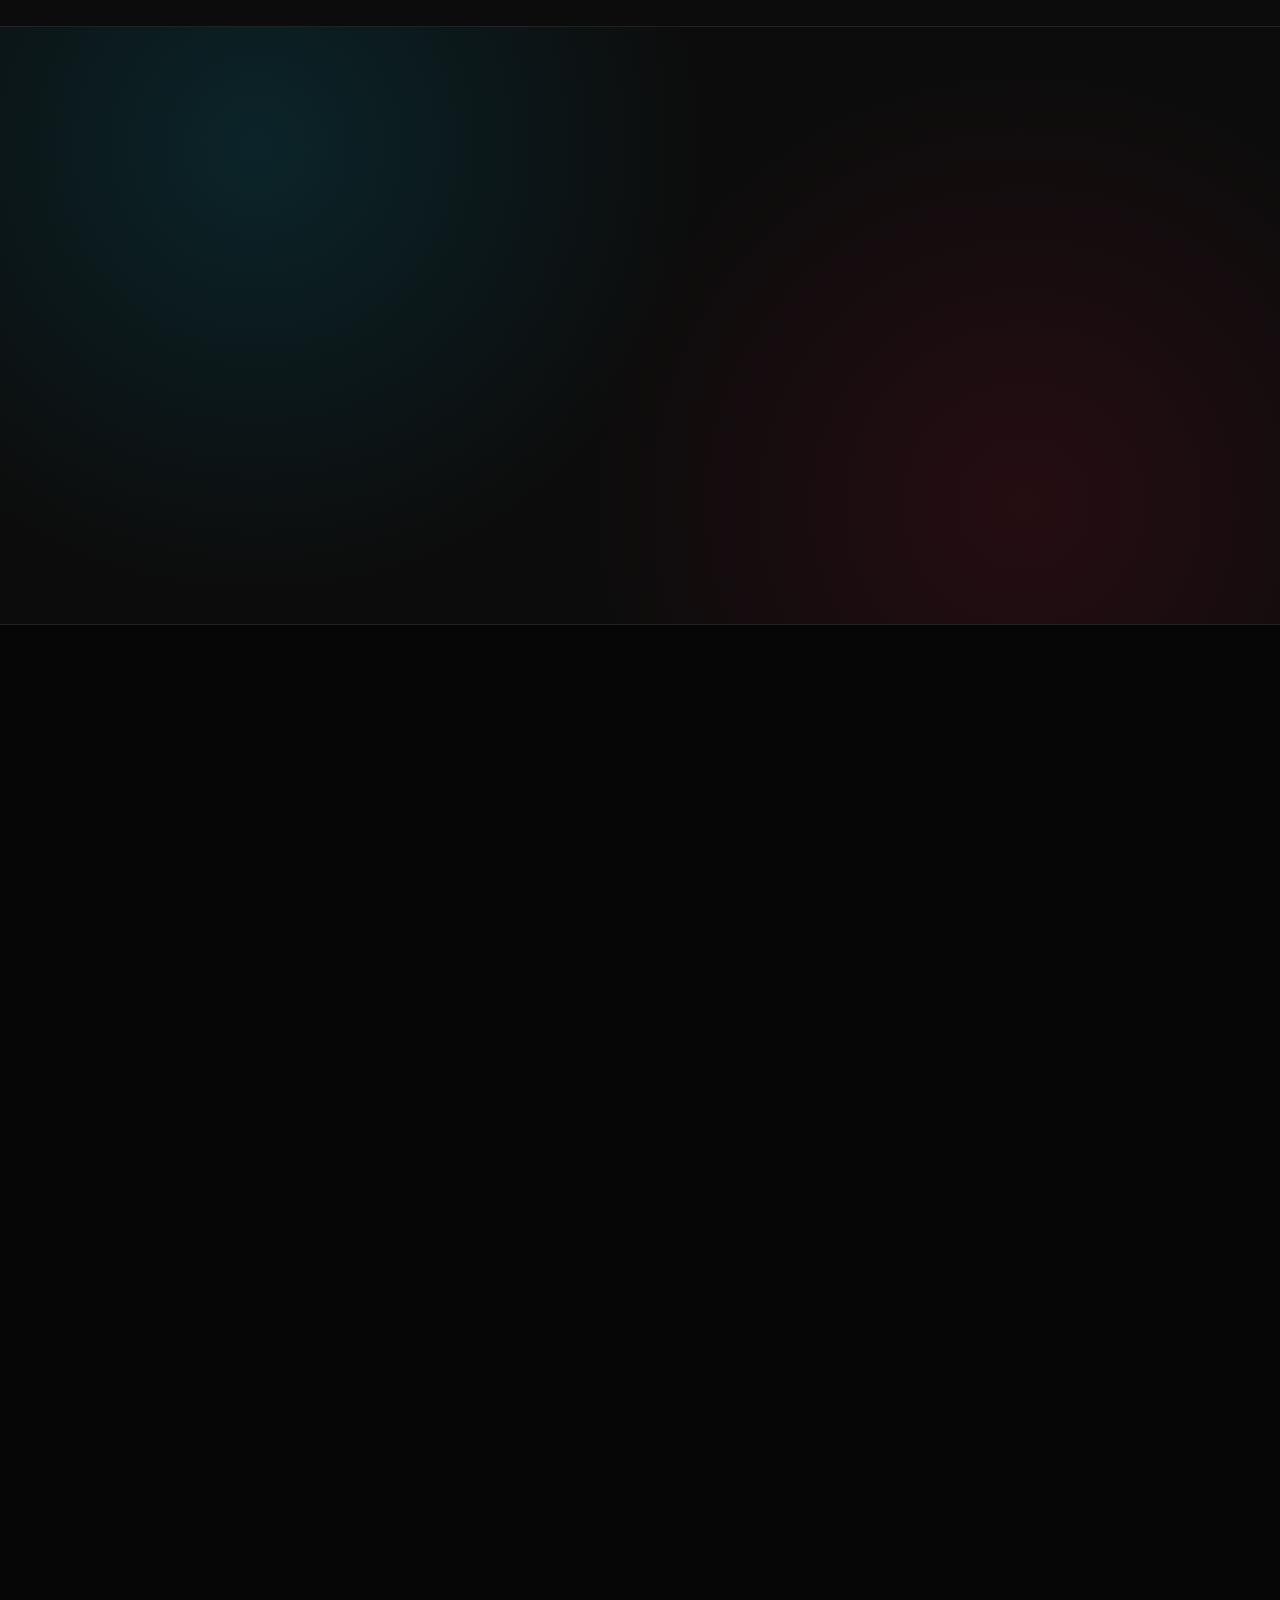
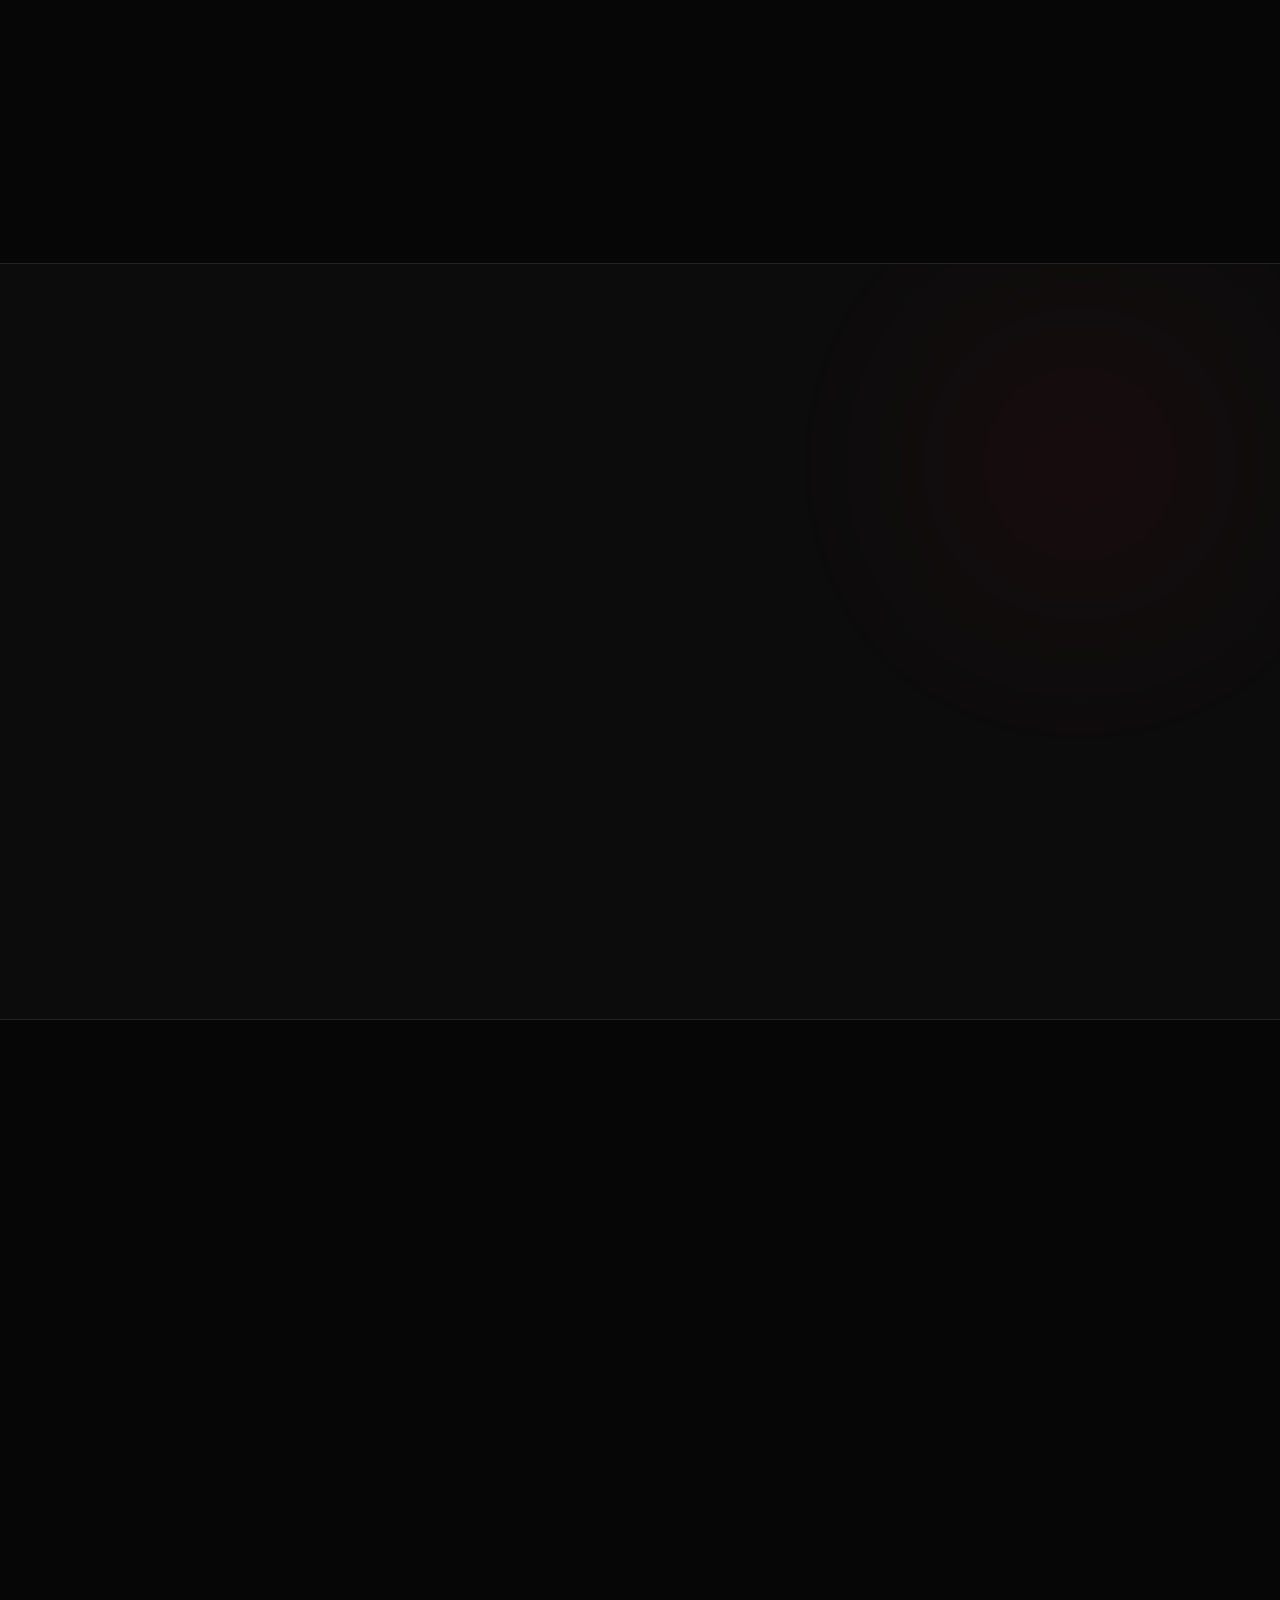
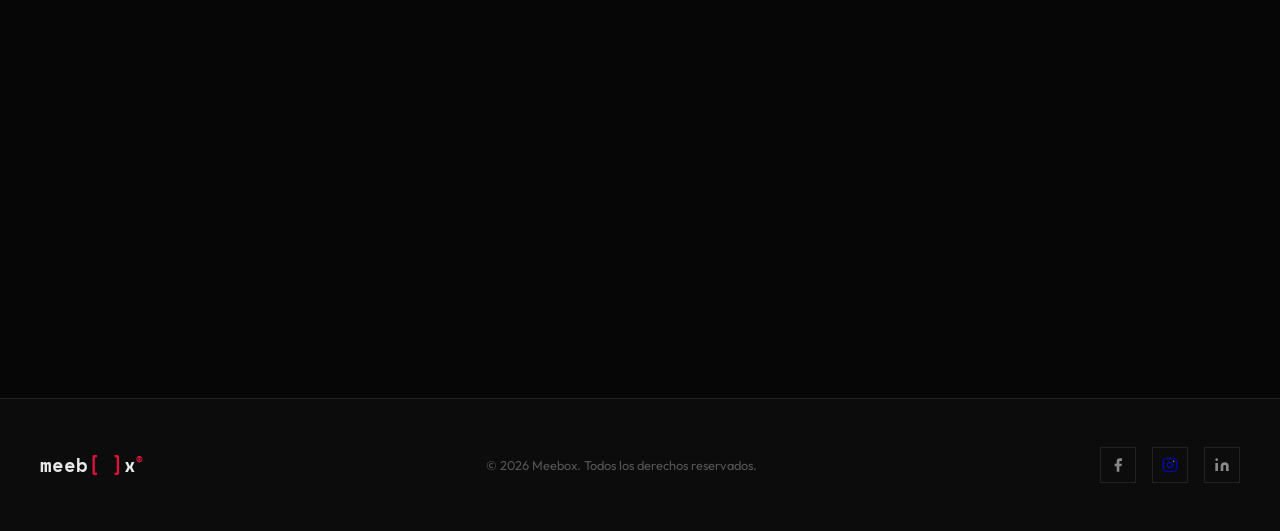
==== commit 651331bf: "Add partners section with BYD Geely and Audi logos" ====
--- a/index.html
+++ b/index.html
@@ -76,7 +76,47 @@
       <div class="stat-number"><span class="accent" data-count="50">0</span>+</div>
       <div class="stat-label">Ciudades</div>
     </div>
->
+    </div>
+  </div>
+</section>
+
+<!-- ——— PARTNERS ——— -->
+<section class="partners" id="partners">
+  <div class="partners-inner">
+    <div class="partners-header" data-animate>
+      <span class="section-label">Partners</span>
+      <h2 class="section-title">Marcas que confían en Meebox</h2>
+      <p class="section-desc">Integramos soluciones LED con plataformas líderes de movilidad, retail y experiencia de marca.</p>
+    </div>
+    <div class="partners-grid">
+      <article class="partner-card" data-animate aria-label="BYD">
+        <div class="partner-logo partner-logo-byd" aria-hidden="true">
+          <svg viewBox="0 0 320 120" role="img">
+            <ellipse cx="160" cy="60" rx="136" ry="42"></ellipse>
+            <text x="160" y="78" text-anchor="middle">BYD</text>
+          </svg>
+        </div>
+      </article>
+      <article class="partner-card" data-animate aria-label="Geely">
+        <div class="partner-logo partner-logo-geely" aria-hidden="true">
+          <svg viewBox="0 0 320 120" role="img">
+            <rect x="112" y="12" width="96" height="96" rx="16"></rect>
+            <path d="M128 30h64v15h-64zM128 53h64v15h-64zM128 76h64v15h-64z"></path>
+            <text x="160" y="116" text-anchor="middle">GEELY</text>
+          </svg>
+        </div>
+      </article>
+      <article class="partner-card" data-animate aria-label="Audi">
+        <div class="partner-logo partner-logo-audi" aria-hidden="true">
+          <svg viewBox="0 0 320 120" role="img">
+            <circle cx="70" cy="55" r="26"></circle>
+            <circle cx="125" cy="55" r="26"></circle>
+            <circle cx="180" cy="55" r="26"></circle>
+            <circle cx="235" cy="55" r="26"></circle>
+            <text x="160" y="112" text-anchor="middle">AUDI</text>
+          </svg>
+        </div>
+      </article>
     </div>
   </div>
 </section>
--- a/styles.css
+++ b/styles.css
@@ -375,6 +375,123 @@
   letter-spacing: 0.1em;
 }
 
+/* ——— PARTNERS ——— */
+.partners {
+  position: relative;
+  border-bottom: 1px solid var(--border);
+  background:
+    radial-gradient(circle at 20% 20%, rgba(0, 212, 255, 0.12), transparent 40%),
+    radial-gradient(circle at 80% 80%, rgba(220, 20, 60, 0.12), transparent 40%),
+    var(--surface);
+}
+
+.partners-inner {
+  max-width: 1200px;
+  margin: 0 auto;
+}
+
+.partners-header {
+  max-width: 760px;
+  margin: 0 auto 2.4rem;
+  text-align: center;
+  opacity: 0;
+  transform: translateY(30px);
+  transition: all 0.7s ease;
+}
+
+.partners-header.visible { opacity: 1; transform: none; }
+
+.partners-header .section-desc {
+  margin: 0 auto;
+  max-width: 620px;
+}
+
+.partners-grid {
+  display: grid;
+  grid-template-columns: repeat(3, minmax(0, 1fr));
+  gap: 1rem;
+}
+
+.partner-card {
+  border: 1px solid var(--border);
+  background: linear-gradient(175deg, rgba(18,18,18,0.94), rgba(10,10,10,0.96));
+  min-height: 170px;
+  display: flex;
+  align-items: center;
+  justify-content: center;
+  padding: 1.2rem;
+  opacity: 0;
+  transform: translateY(30px);
+  transition: transform 0.5s ease, border-color 0.5s ease, box-shadow 0.5s ease;
+}
+
+.partner-card.visible { opacity: 1; transform: none; }
+
+.partner-card:hover {
+  border-color: var(--cyan);
+  box-shadow: 0 16px 34px rgba(0, 212, 255, 0.1);
+  transform: translateY(-4px);
+}
+
+.partner-logo {
+  width: 100%;
+  max-width: 220px;
+  filter: grayscale(1) contrast(1.05);
+  transition: filter 0.4s ease;
+}
+
+.partner-card:hover .partner-logo {
+  filter: grayscale(0);
+}
+
+.partner-logo svg {
+  width: 100%;
+  display: block;
+}
+
+.partner-logo svg text {
+  font-family: var(--font-mono);
+  font-weight: 700;
+  letter-spacing: 0.14em;
+}
+
+.partner-logo-byd svg ellipse {
+  fill: none;
+  stroke: #e9272e;
+  stroke-width: 10;
+}
+
+.partner-logo-byd svg text {
+  fill: #e9272e;
+  font-size: 54px;
+}
+
+.partner-logo-geely svg rect {
+  fill: #162944;
+  stroke: #204a79;
+  stroke-width: 3;
+}
+
+.partner-logo-geely svg path {
+  fill: #d8e7ff;
+}
+
+.partner-logo-geely svg text {
+  fill: #d8e7ff;
+  font-size: 24px;
+}
+
+.partner-logo-audi svg circle {
+  fill: none;
+  stroke: #f2f2f2;
+  stroke-width: 6;
+}
+
+.partner-logo-audi svg text {
+  fill: #f2f2f2;
+  font-size: 26px;
+}
+
 /* ——— SECTIONS SHARED ——— */
 section { padding: 7rem 2rem; }
 
@@ -1005,6 +1122,7 @@
   .benefits-inner { grid-template-columns: 1fr; gap: 3rem; }
   .quote-inner { grid-template-columns: 1fr; gap: 3rem; }
   .quote-header { position: static; }
+  .partners-grid { grid-template-columns: 1fr; }
   .demos-grid {
     grid-template-columns: repeat(2, minmax(0, 1fr));
     grid-template-rows: auto;
@@ -1065,6 +1183,28 @@
 
   .stats { padding: 2.5rem 1.25rem; }
   .stats-grid { grid-template-columns: repeat(2, 1fr); gap: 1.5rem; }
+
+  .partners-header {
+    margin-bottom: 1.6rem;
+    text-align: left;
+  }
+
+  .partners-header .section-desc {
+    margin: 0;
+  }
+
+  .partners-grid {
+    gap: 0.9rem;
+  }
+
+  .partner-card {
+    min-height: 145px;
+    padding: 0.9rem;
+  }
+
+  .partner-logo {
+    max-width: 175px;
+  }
 
   .section-title { font-size: clamp(1.75rem, 6vw, 2.5rem); }
   .section-desc { font-size: 0.95rem; }
@@ -1165,6 +1305,14 @@
 
   .stat-number { font-size: 1.8rem; }
   .stat-label { font-size: 0.75rem; }
+
+  .partner-card {
+    min-height: 128px;
+  }
+
+  .partner-logo {
+    max-width: 158px;
+  }
 
   .section-label { font-size: 0.65rem; }
 
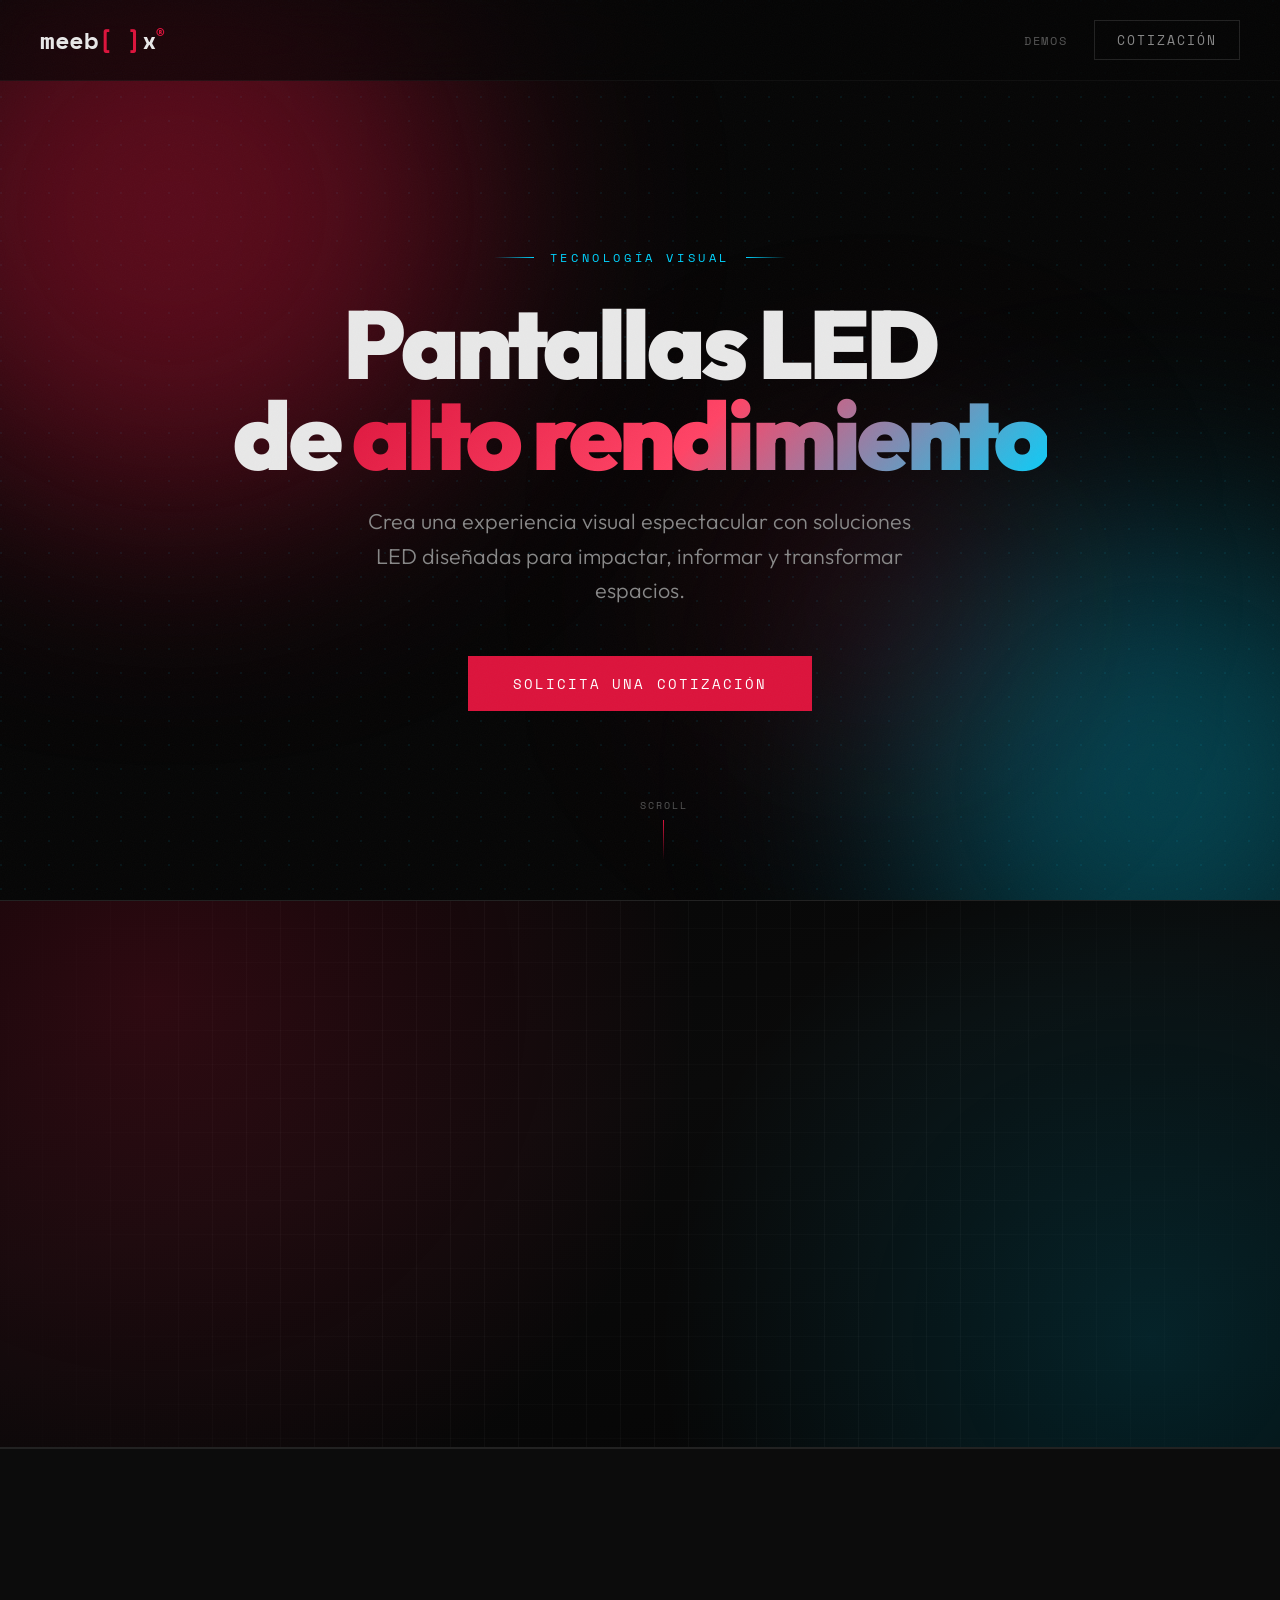
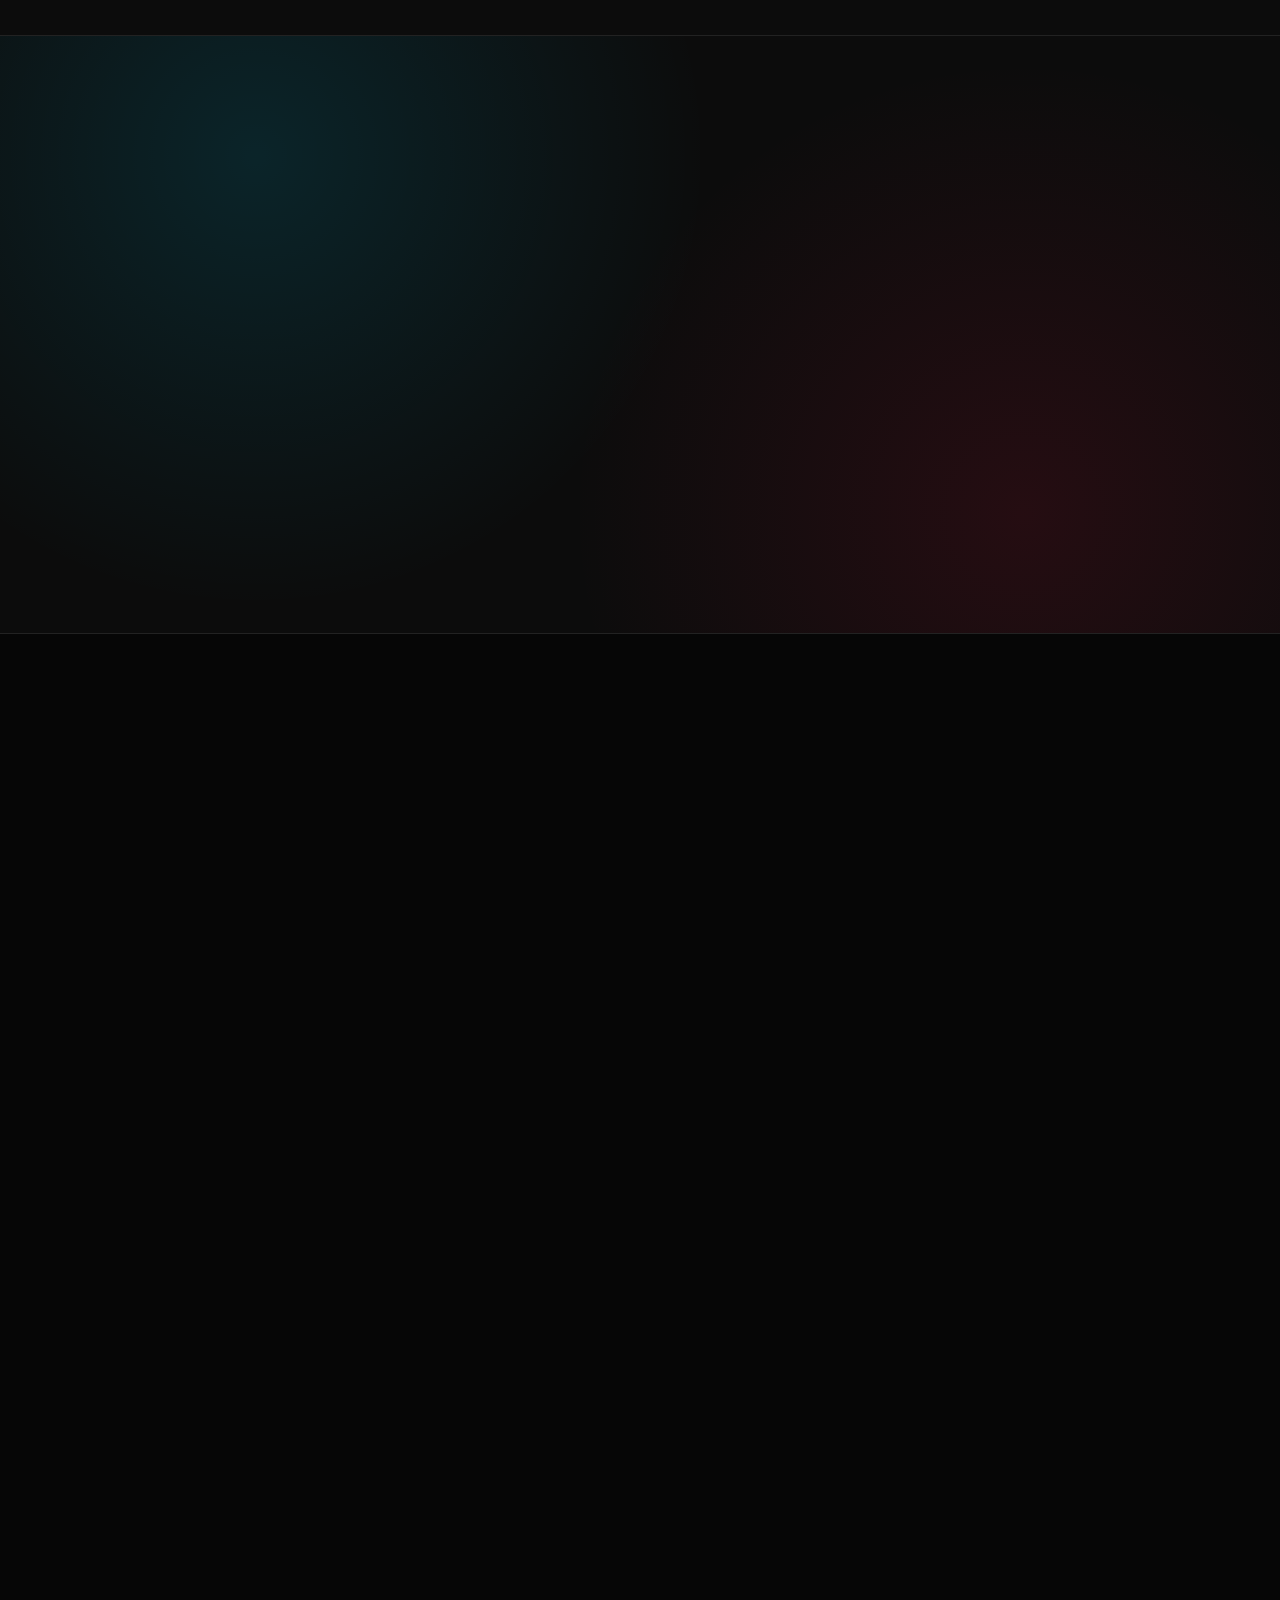
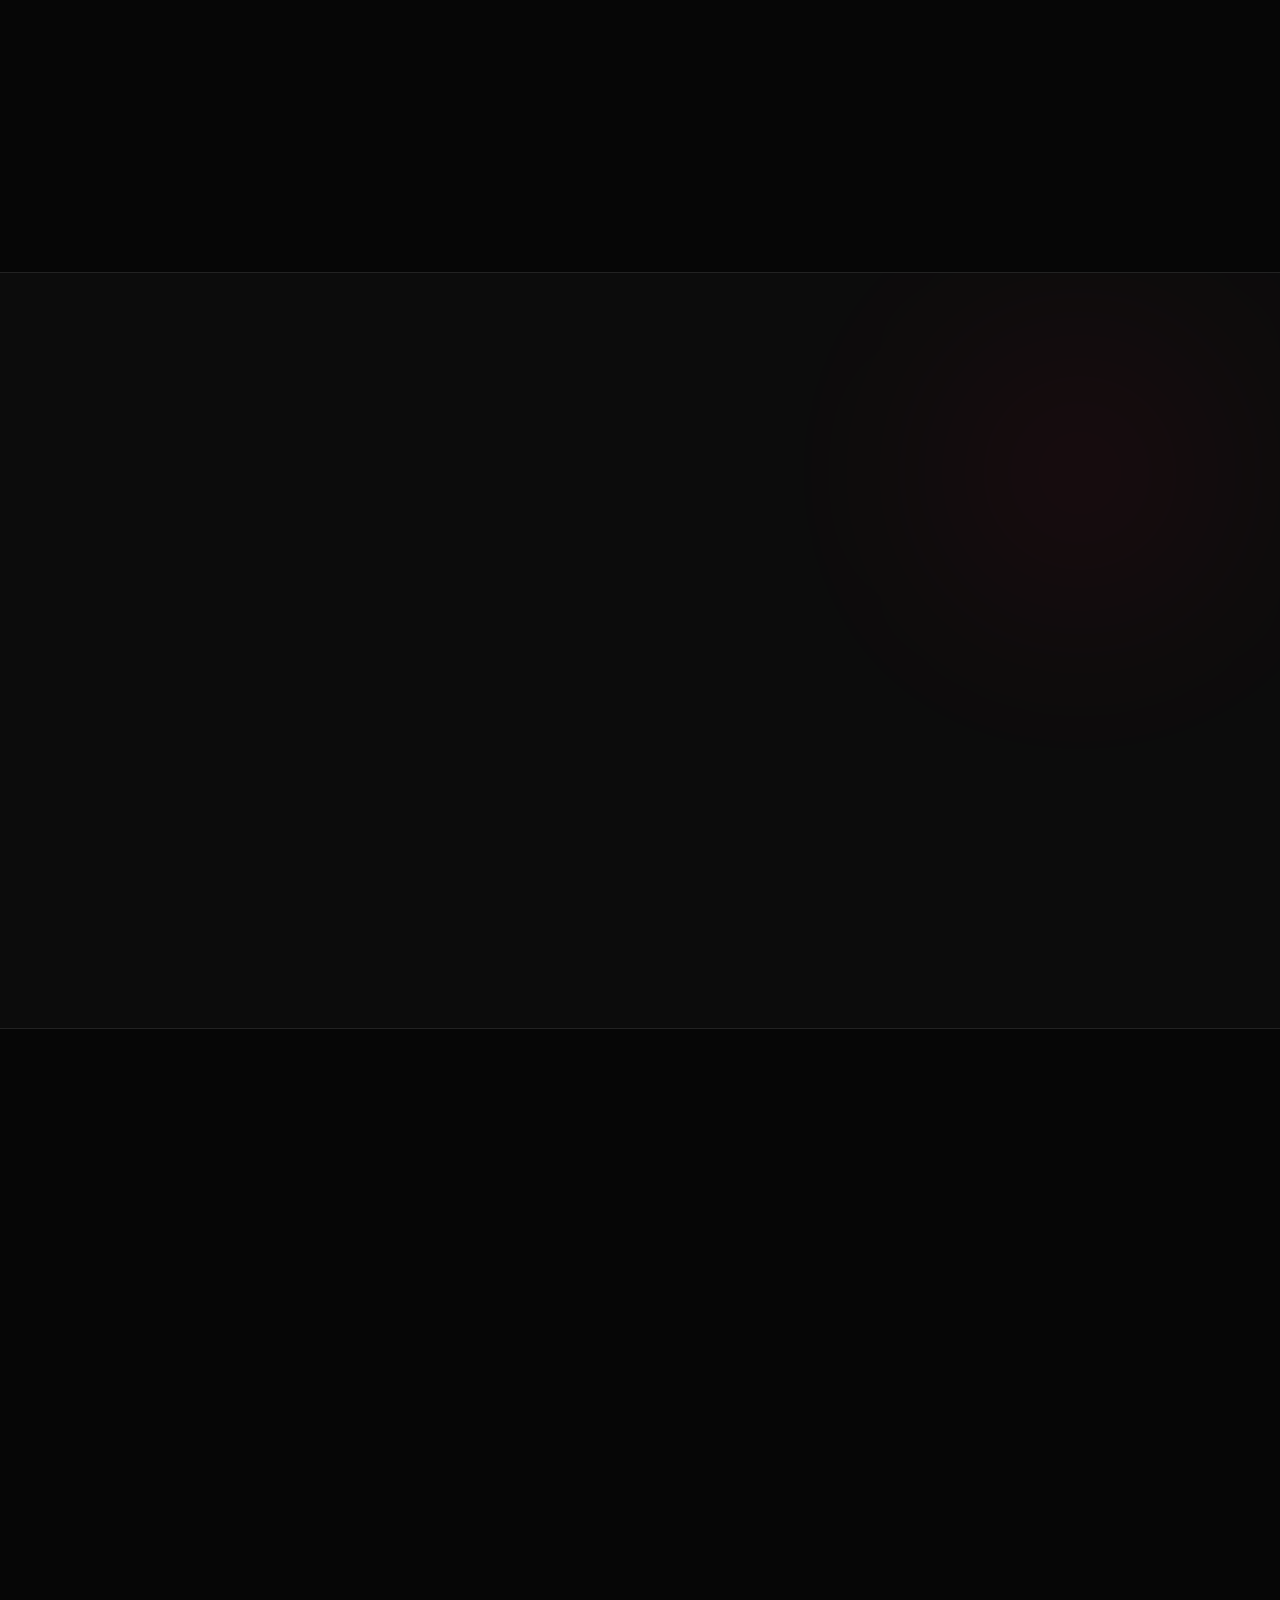
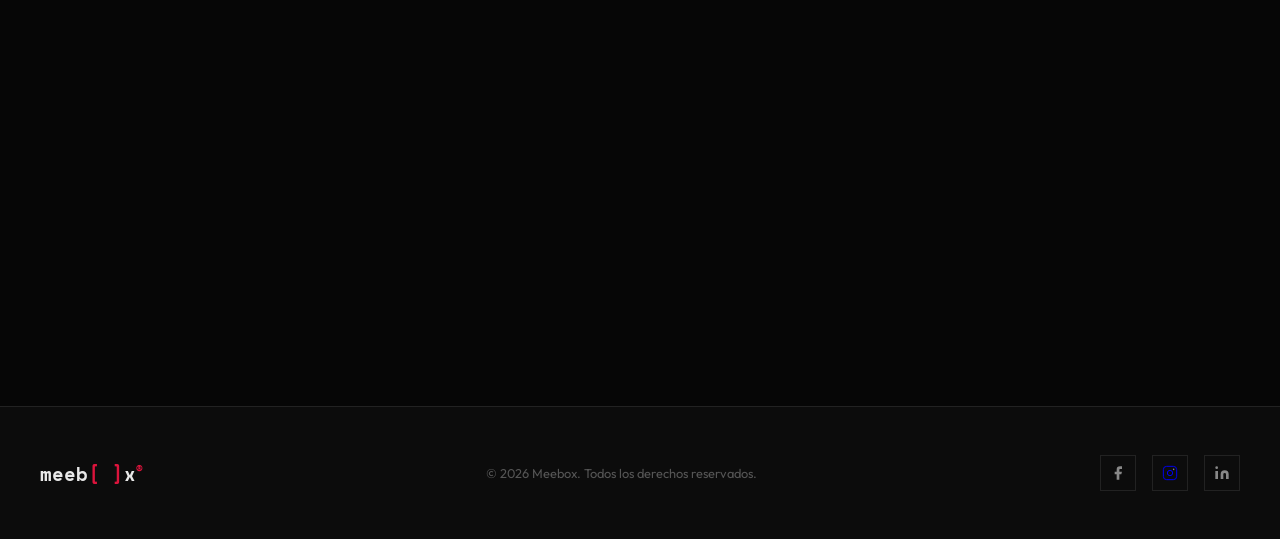
==== commit cc3c2331: "Improve demos video section with loading states and visual polish - Add play icon placeholders for v" ====
--- a/index.html
+++ b/index.html
@@ -65,15 +65,15 @@
 <section class="stats">
   <div class="stats-grid">
     <div class="stat" data-animate>
-      <div class="stat-number"><span class="accent" data-count="500">0</span>+</div>
+      <div class="stat-number"><span class="accent" data-count="50">0</span>+</div>
       <div class="stat-label">Instalaciones</div>
     </div>
     <div class="stat" data-animate>
-      <div class="stat-number"><span class="accent" data-count="12">0</span>+</div>
+      <div class="stat-number"><span class="accent" data-count="25">0</span>+</div>
       <div class="stat-label">Años de experiencia</div>
     </div>
     <div class="stat" data-animate>
-      <div class="stat-number"><span class="accent" data-count="50">0</span>+</div>
+      <div class="stat-number"><span class="accent" data-count="20">0</span>+</div>
       <div class="stat-label">Ciudades</div>
     </div>
     </div>
--- a/styles.css
+++ b/styles.css
@@ -638,12 +638,12 @@
   isolation: isolate;
   overflow: hidden;
   background:
-    radial-gradient(circle at 12% 18%, rgba(220, 20, 60, 0.22), transparent 45%),
-    radial-gradient(circle at 90% 80%, rgba(0, 212, 255, 0.18), transparent 40%),
-    linear-gradient(165deg, #050505 0%, #0d0d0d 42%, #070707 100%);
+    radial-gradient(circle at 12% 18%, rgba(220, 20, 60, 0.18), transparent 45%),
+    radial-gradient(circle at 90% 80%, rgba(0, 212, 255, 0.14), transparent 40%),
+    linear-gradient(165deg, #060606 0%, #0a0a0a 42%, #050505 100%);
   border-top: 1px solid var(--border);
   border-bottom: 1px solid var(--border);
-  padding: 6.5rem 2rem 5.8rem;
+  padding: 6.5rem 2rem 6.2rem;
 }
 
 .demos::before {
@@ -703,28 +703,28 @@
   display: grid;
   grid-template-columns: minmax(0, 1.35fr) minmax(0, 1fr);
   grid-template-rows: repeat(2, minmax(0, 1fr));
-  gap: 1.05rem;
+  gap: 1.2rem;
 }
 
 .demo-card {
-  border: 1px solid rgba(255,255,255,0.12);
-  background: linear-gradient(175deg, rgba(20,20,20,0.95), rgba(10,10,10,0.95));
-  box-shadow: 0 16px 46px rgba(0,0,0,0.45);
+  border: 1px solid rgba(255,255,255,0.08);
+  background: linear-gradient(175deg, rgba(18,18,18,0.96), rgba(8,8,8,0.98));
+  box-shadow: 0 12px 36px rgba(0,0,0,0.6);
   overflow: hidden;
   display: flex;
   flex-direction: column;
   min-height: 0;
   opacity: 0;
   transform: translateY(30px);
-  transition: transform 0.45s ease, border-color 0.45s ease, box-shadow 0.45s ease;
+  transition: transform 0.4s ease, border-color 0.4s ease, box-shadow 0.4s ease, opacity 0.6s ease;
 }
 
 .demo-card.visible { opacity: 1; transform: none; }
 
 .demo-card:hover {
-  border-color: var(--crimson);
-  box-shadow: 0 18px 46px rgba(220, 20, 60, 0.2);
-  transform: translateY(-4px);
+  border-color: rgba(220, 20, 60, 0.5);
+  box-shadow: 0 16px 48px rgba(220, 20, 60, 0.15), 0 8px 24px rgba(0,0,0,0.4);
+  transform: translateY(-3px);
 }
 
 .demo-card-featured {
@@ -734,7 +734,7 @@
 .demo-video-wrap {
   position: relative;
   overflow: hidden;
-  background: #030303;
+  background: linear-gradient(135deg, #080808 0%, #000000 100%);
   aspect-ratio: 16 / 9;
 }
 
@@ -742,28 +742,47 @@
   aspect-ratio: 16 / 10;
 }
 
-.demo-video-wrap::after {
-  content: '';
+.video-placeholder {
   position: absolute;
-  inset: auto 0 0;
-  height: 45%;
-  background: linear-gradient(to top, rgba(0,0,0,0.45), transparent);
+  inset: 0;
+  display: flex;
+  align-items: center;
+  justify-content: center;
+  background: linear-gradient(135deg, rgba(12,12,12,0.95) 0%, rgba(0,0,0,0.98) 100%);
+  z-index: 1;
+  transition: opacity 0.4s ease;
   pointer-events: none;
 }
 
+.play-icon {
+  width: 64px;
+  height: 64px;
+  color: var(--crimson);
+  opacity: 0.6;
+  filter: drop-shadow(0 4px 12px rgba(220, 20, 60, 0.3));
+}
+
+.demo-card-featured .play-icon {
+  width: 80px;
+  height: 80px;
+}
+
 .demo-video-wrap video {
+  position: relative;
   display: block;
   width: 100%;
   height: 100%;
   object-fit: cover;
   background: #000;
+  z-index: 2;
 }
 
 .demo-meta {
-  padding: 1rem 1rem 1.1rem;
+  padding: 1.15rem 1.2rem 1.25rem;
   display: flex;
   flex-direction: column;
-  gap: 0.35rem;
+  gap: 0.4rem;
+  background: linear-gradient(to bottom, rgba(8,8,8,0.4), rgba(6,6,6,0.6));
 }
 
 .demo-eyebrow {
@@ -772,10 +791,12 @@
   letter-spacing: 0.16em;
   text-transform: uppercase;
   color: var(--cyan);
+  opacity: 0.9;
 }
 
 .demo-meta h3 {
   font-size: 1.05rem;
+  font-weight: 600;
   letter-spacing: -0.01em;
   line-height: 1.2;
   color: #fff;
@@ -784,7 +805,8 @@
 .demo-meta p {
   font-size: 0.84rem;
   color: var(--text-dim);
-  line-height: 1.45;
+  line-height: 1.5;
+  font-weight: 300;
 }
 
 /* ——— BENEFITS ——— */
@@ -1245,7 +1267,7 @@
   }
 
   .demo-meta {
-    padding: 0.9rem 0.9rem 1rem;
+    padding: 1rem 1rem 1.1rem;
   }
 
   .demo-meta h3 {
@@ -1254,6 +1276,16 @@
 
   .demo-meta p {
     font-size: 0.8rem;
+  }
+
+  .play-icon {
+    width: 48px;
+    height: 48px;
+  }
+
+  .demo-card-featured .play-icon {
+    width: 56px;
+    height: 56px;
   }
 
   .benefits-inner { gap: 2.5rem; }
